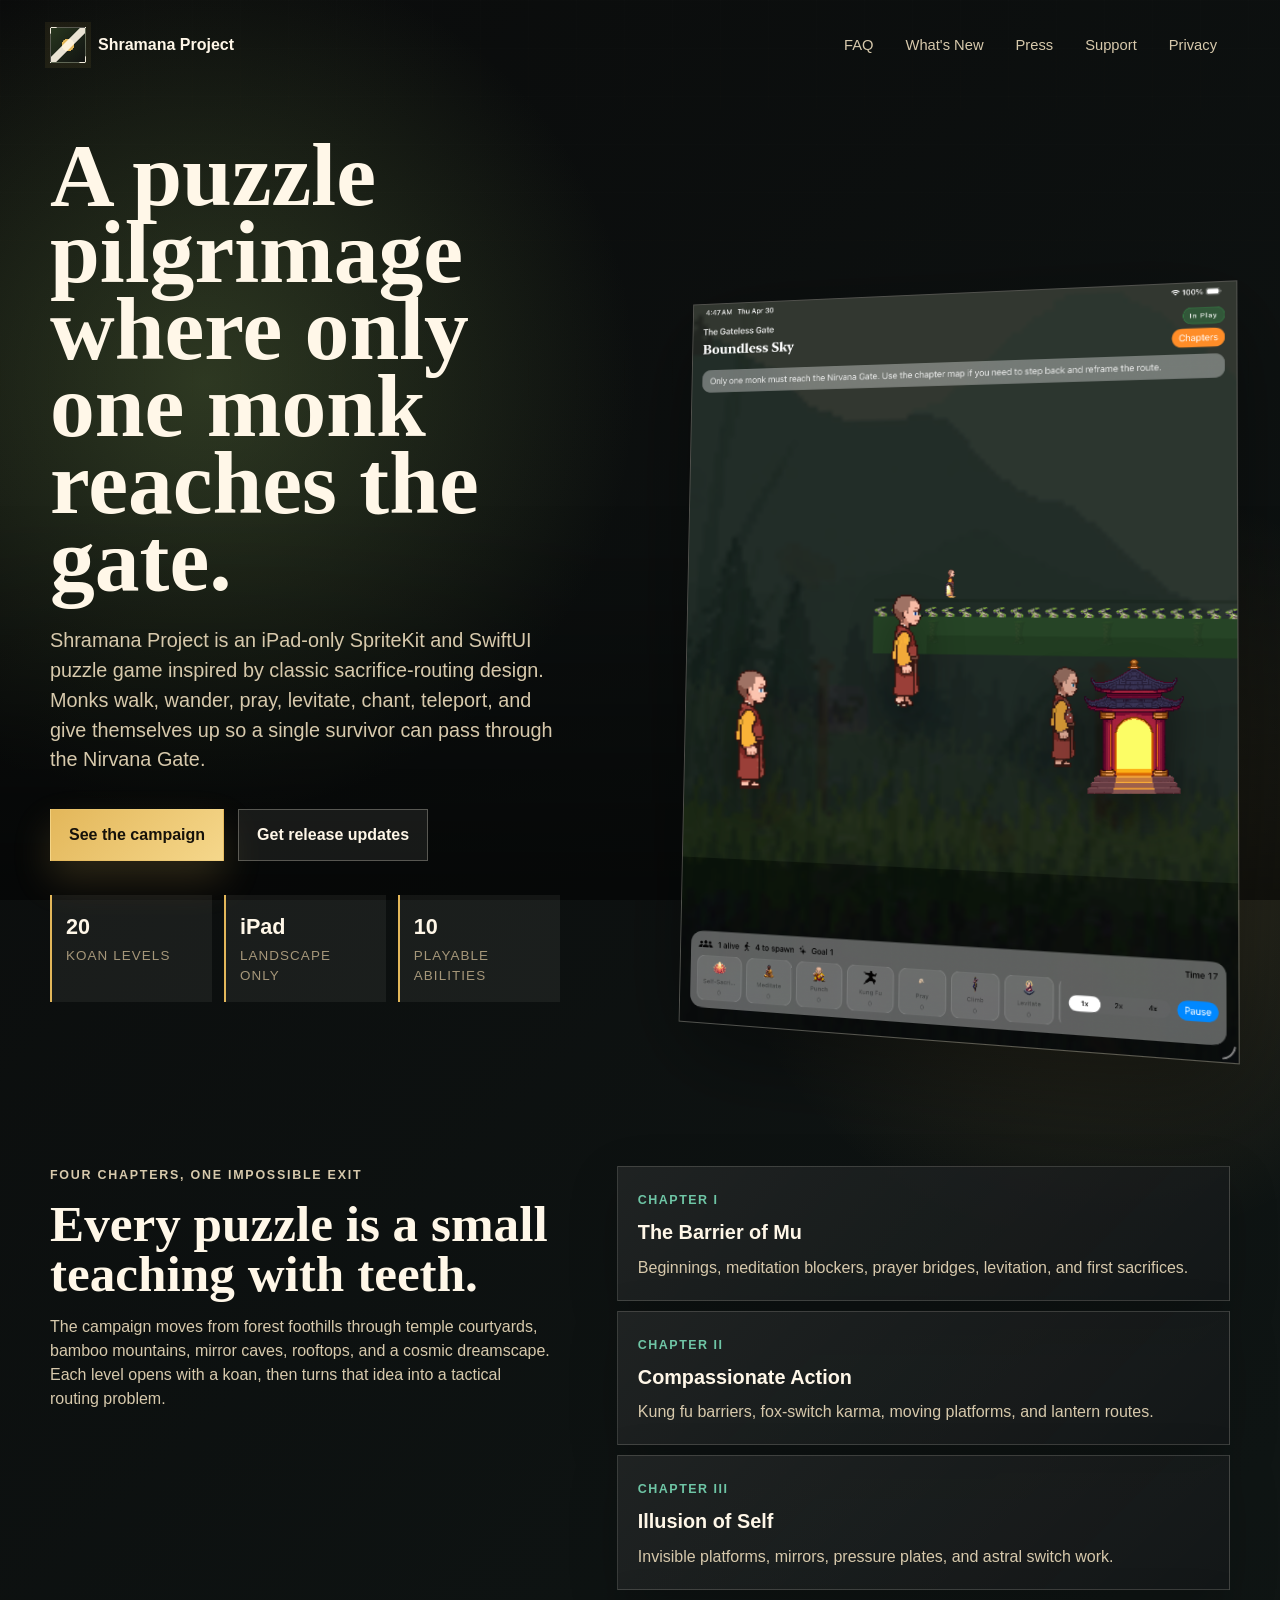
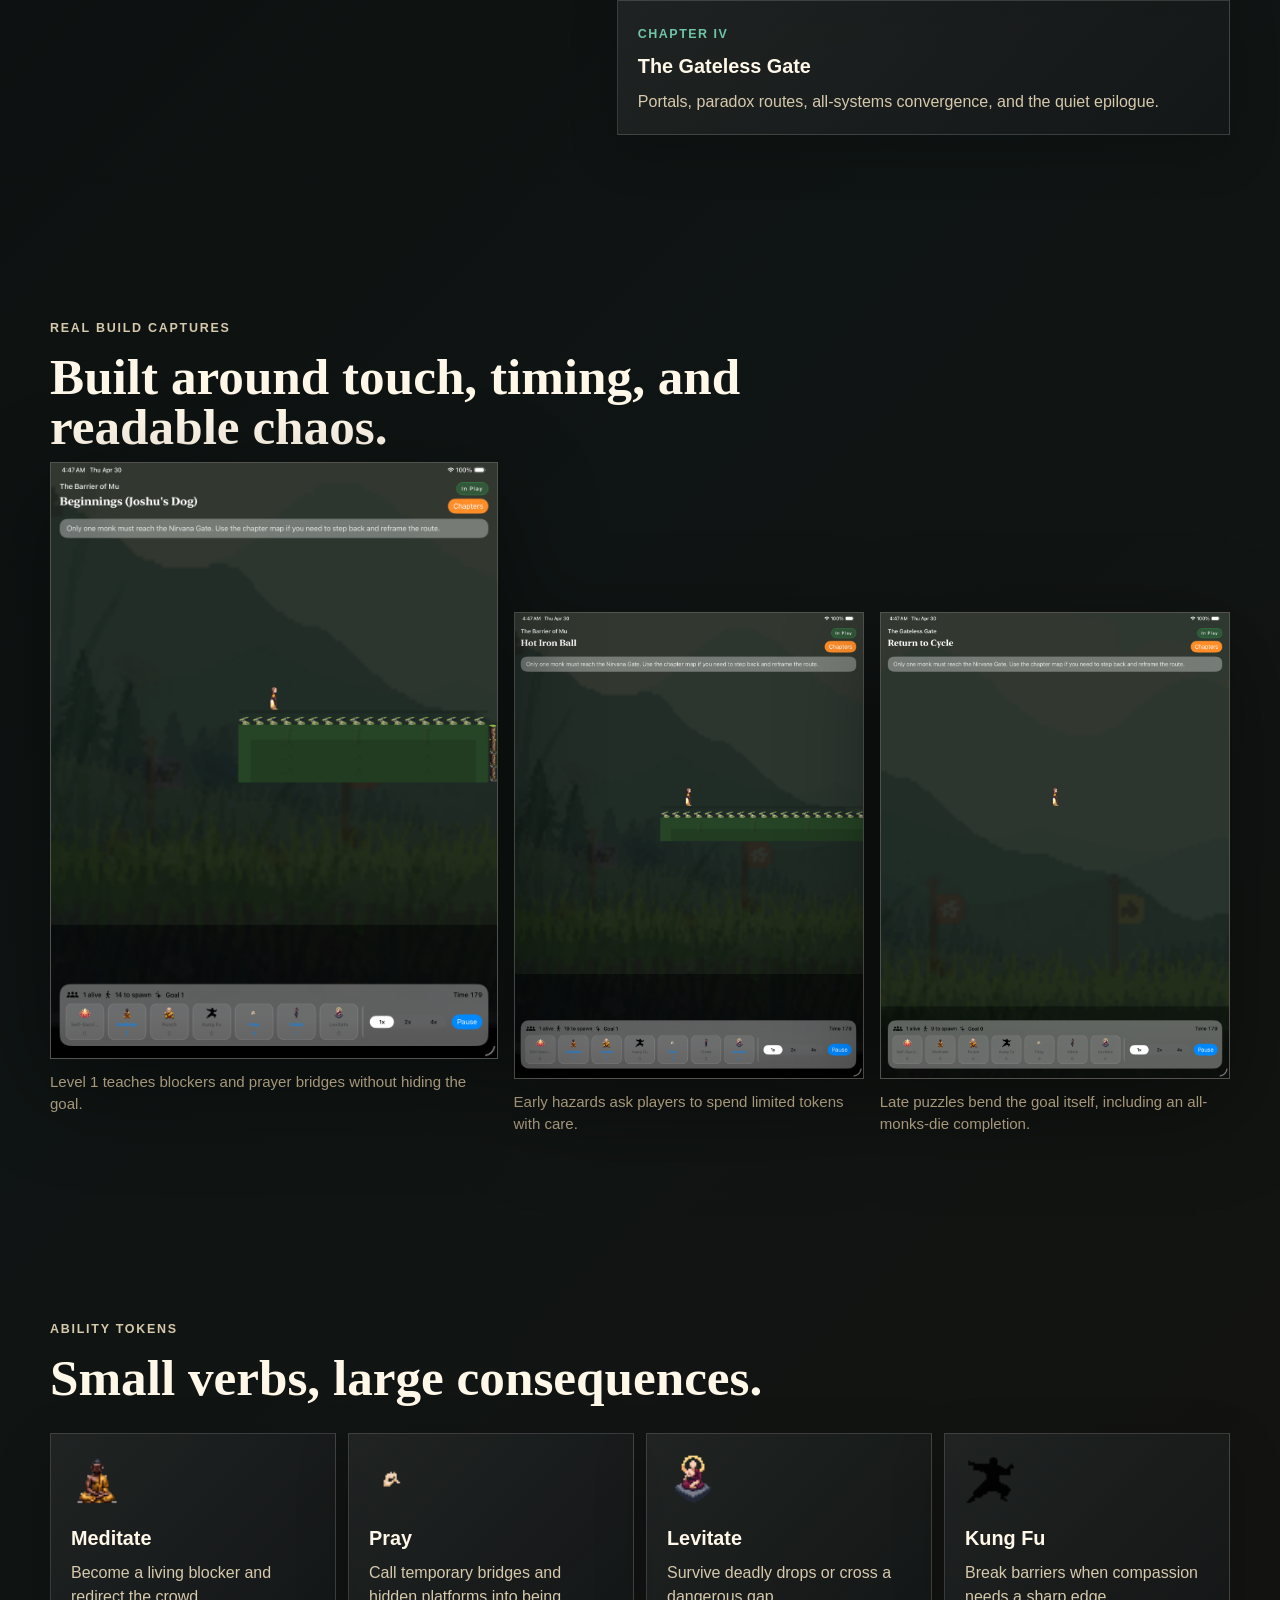
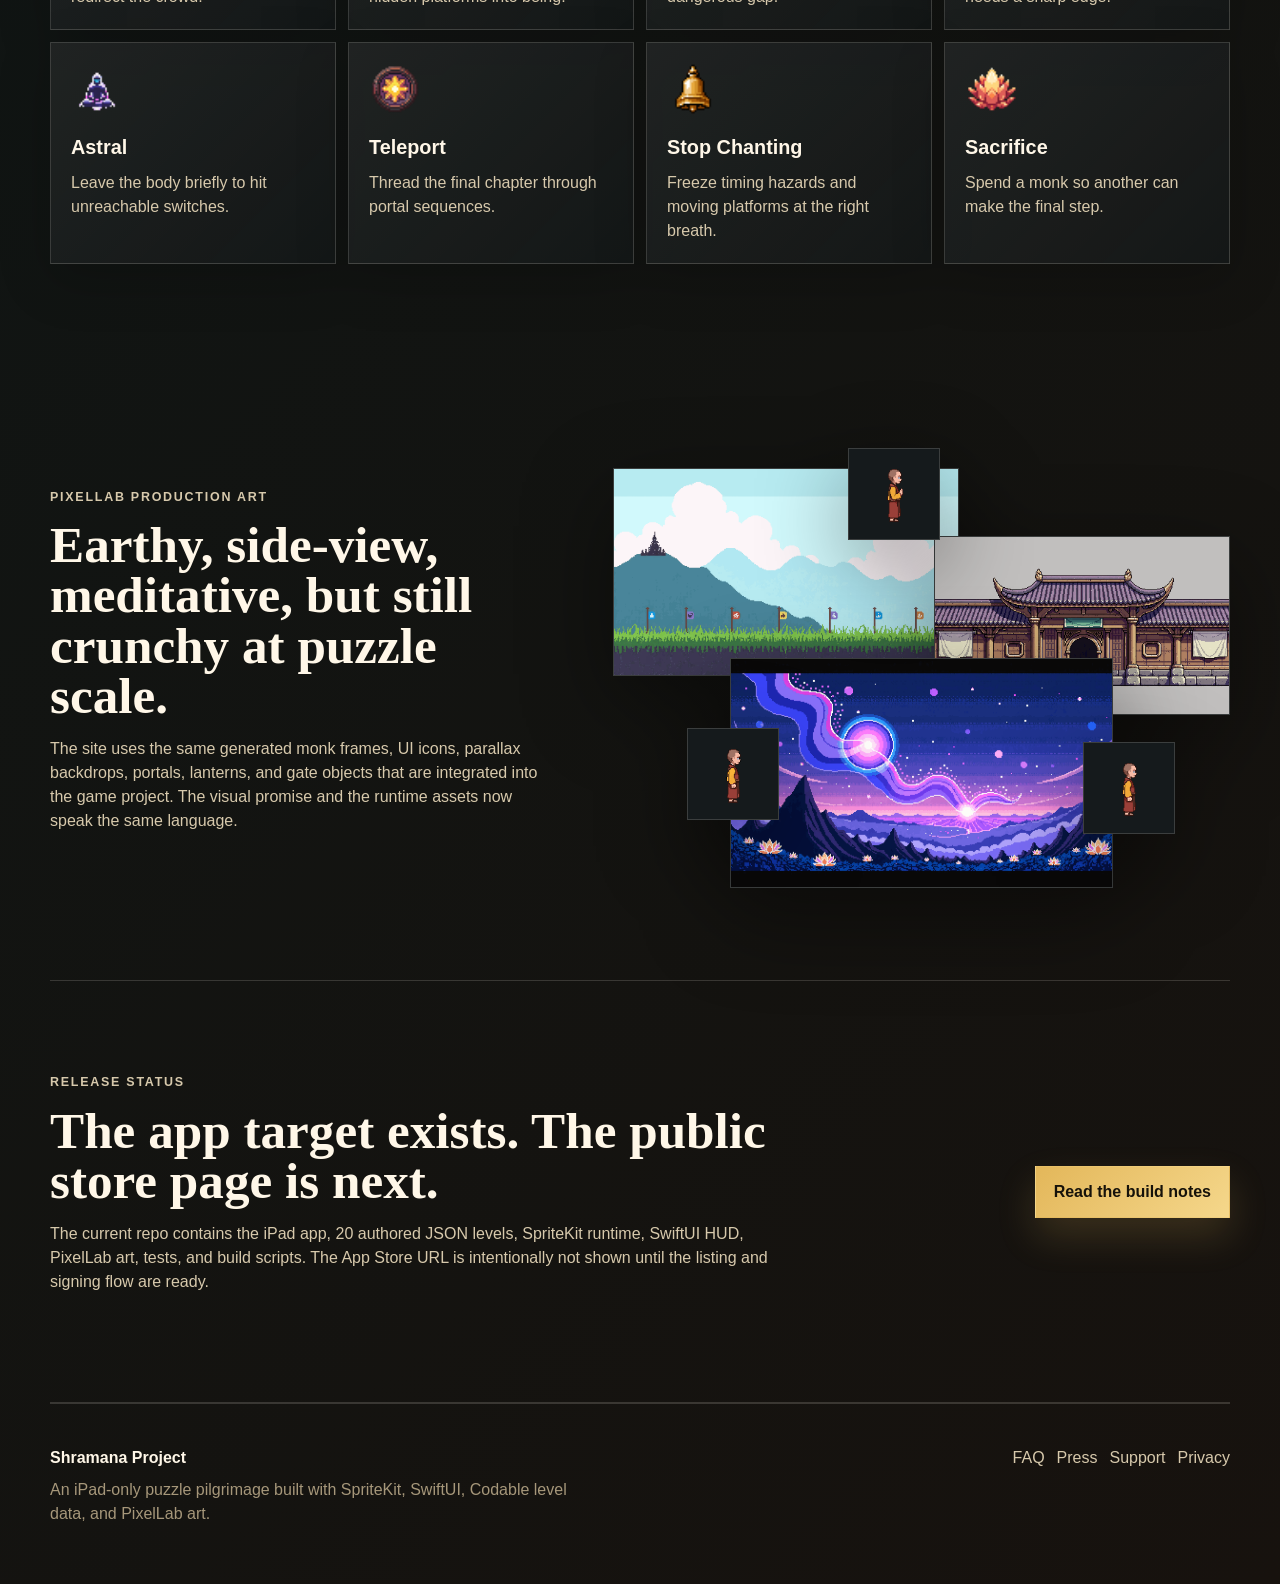
==== index.html @ 5b4ed31a "Publish Shramana Project site" ====
<!doctype html>
<html lang="en">
  <head>
    <meta charset="utf-8">
    <meta name="viewport" content="width=device-width, initial-scale=1">
    <title>Shramana Project | iPad Puzzle Pilgrimage</title>
    <meta name="description" content="Shramana Project is an iPad-only SpriteKit puzzle game where you guide monks through koan-inspired levels and sacrifice almost everyone so one monk reaches the Nirvana Gate.">
    <link rel="canonical" href="https://ninjatomonline.github.io/shramana-site/">
    <meta property="og:title" content="Shramana Project">
    <meta property="og:description" content="A koan-driven iPad puzzle pilgrimage where only one monk reaches the gate.">
    <meta property="og:type" content="website">
    <meta property="og:url" content="https://ninjatomonline.github.io/shramana-site/">
    <meta property="og:image" content="https://ninjatomonline.github.io/shramana-site/assets/screenshots/level-20.png">
    <link rel="icon" href="assets/icons/shr_icon_meditate.png">
    <link rel="manifest" href="site.webmanifest">
    <link rel="stylesheet" href="site.css">
  </head>
  <body>
    <header class="site-header">
      <a class="brand" href="index.html" aria-label="Shramana Project home">
        <span class="brand-mark" aria-hidden="true"></span>
        <span>Shramana Project</span>
      </a>
      <nav class="site-nav" aria-label="Primary navigation">
        <a href="faq.html">FAQ</a>
        <a href="whats-new.html">What's New</a>
        <a href="press.html">Press</a>
        <a href="support.html">Support</a>
        <a href="privacy.html">Privacy</a>
      </nav>
    </header>

    <main>
      <section class="hero" aria-labelledby="hero-title">
        <div class="hero-copy">
          <h1 id="hero-title">A puzzle pilgrimage where only one monk reaches the gate.</h1>
          <p>
            Shramana Project is an iPad-only SpriteKit and SwiftUI puzzle game inspired by classic
            sacrifice-routing design. Monks walk, wander, pray, levitate, chant, teleport, and give
            themselves up so a single survivor can pass through the Nirvana Gate.
          </p>
          <div class="hero-actions" aria-label="Primary actions">
            <a class="button primary" href="#campaign">See the campaign</a>
            <a class="button secondary" href="support.html">Get release updates</a>
          </div>
          <dl class="proof-strip" aria-label="Game facts">
            <div><dt>20</dt><dd>koan levels</dd></div>
            <div><dt>iPad</dt><dd>landscape only</dd></div>
            <div><dt>10</dt><dd>playable abilities</dd></div>
          </dl>
        </div>
        <div class="hero-stage" aria-label="Shramana Project gameplay art">
          <img class="hero-screen" src="assets/screenshots/level-20.png" alt="Cosmic endgame level screenshot from Shramana Project">
          <img class="hero-monk monk-one" src="assets/monks/monk_static_east.png" alt="">
          <img class="hero-monk monk-two" src="assets/monks/levitate_0.png" alt="">
          <img class="hero-monk monk-three" src="assets/monks/astralMove_0.png" alt="">
          <img class="hero-object gate" src="assets/art/obj_exitGate_active.png" alt="">
        </div>
      </section>

      <section class="section split" id="campaign" aria-labelledby="campaign-title">
        <div>
          <p class="section-kicker">Four chapters, one impossible exit</p>
          <h2 id="campaign-title">Every puzzle is a small teaching with teeth.</h2>
          <p>
            The campaign moves from forest foothills through temple courtyards, bamboo mountains,
            mirror caves, rooftops, and a cosmic dreamscape. Each level opens with a koan, then turns
            that idea into a tactical routing problem.
          </p>
        </div>
        <div class="chapter-stack" aria-label="Campaign chapters">
          <article>
            <span>Chapter I</span>
            <h3>The Barrier of Mu</h3>
            <p>Beginnings, meditation blockers, prayer bridges, levitation, and first sacrifices.</p>
          </article>
          <article>
            <span>Chapter II</span>
            <h3>Compassionate Action</h3>
            <p>Kung fu barriers, fox-switch karma, moving platforms, and lantern routes.</p>
          </article>
          <article>
            <span>Chapter III</span>
            <h3>Illusion of Self</h3>
            <p>Invisible platforms, mirrors, pressure plates, and astral switch work.</p>
          </article>
          <article>
            <span>Chapter IV</span>
            <h3>The Gateless Gate</h3>
            <p>Portals, paradox routes, all-systems convergence, and the quiet epilogue.</p>
          </article>
        </div>
      </section>

      <section class="section showcase" aria-labelledby="showcase-title">
        <div class="section-heading">
          <p class="section-kicker">Real build captures</p>
          <h2 id="showcase-title">Built around touch, timing, and readable chaos.</h2>
        </div>
        <div class="screenshot-wall">
          <figure>
            <img src="assets/screenshots/level-1.png" alt="Tutorial level screenshot showing the early forest route">
            <figcaption>Level 1 teaches blockers and prayer bridges without hiding the goal.</figcaption>
          </figure>
          <figure>
            <img src="assets/screenshots/level-2.png" alt="Second level screenshot with hazards and early ability timing">
            <figcaption>Early hazards ask players to spend limited tokens with care.</figcaption>
          </figure>
          <figure>
            <img src="assets/screenshots/level-19.png" alt="Late game screenshot from the all-monks-dead level">
            <figcaption>Late puzzles bend the goal itself, including an all-monks-die completion.</figcaption>
          </figure>
        </div>
      </section>

      <section class="section abilities" aria-labelledby="abilities-title">
        <div class="section-heading">
          <p class="section-kicker">Ability tokens</p>
          <h2 id="abilities-title">Small verbs, large consequences.</h2>
        </div>
        <div class="ability-grid">
          <article><img src="assets/icons/shr_icon_meditate.png" alt=""><h3>Meditate</h3><p>Become a living blocker and redirect the crowd.</p></article>
          <article><img src="assets/icons/shr_icon_pray.png" alt=""><h3>Pray</h3><p>Call temporary bridges and hidden platforms into being.</p></article>
          <article><img src="assets/icons/shr_icon_levitate.png" alt=""><h3>Levitate</h3><p>Survive deadly drops or cross a dangerous gap.</p></article>
          <article><img src="assets/icons/shr_icon_kungFu.png" alt=""><h3>Kung Fu</h3><p>Break barriers when compassion needs a sharp edge.</p></article>
          <article><img src="assets/icons/shr_icon_astralProjection.png" alt=""><h3>Astral</h3><p>Leave the body briefly to hit unreachable switches.</p></article>
          <article><img src="assets/icons/shr_icon_teleport.png" alt=""><h3>Teleport</h3><p>Thread the final chapter through portal sequences.</p></article>
          <article><img src="assets/icons/shr_icon_stopChanting.png" alt=""><h3>Stop Chanting</h3><p>Freeze timing hazards and moving platforms at the right breath.</p></article>
          <article><img src="assets/icons/shr_icon_selfSacrifice.png" alt=""><h3>Sacrifice</h3><p>Spend a monk so another can make the final step.</p></article>
        </div>
      </section>

      <section class="section art-band" aria-labelledby="art-title">
        <div class="art-copy">
          <p class="section-kicker">PixelLab production art</p>
          <h2 id="art-title">Earthy, side-view, meditative, but still crunchy at puzzle scale.</h2>
          <p>
            The site uses the same generated monk frames, UI icons, parallax backdrops, portals,
            lanterns, and gate objects that are integrated into the game project. The visual promise
            and the runtime assets now speak the same language.
          </p>
        </div>
        <div class="art-collage" aria-hidden="true">
          <img src="assets/art/bg_grassland_layer0.png" alt="">
          <img src="assets/art/bg_temple_layer0.png" alt="">
          <img src="assets/art/bg_cosmic_layer0.png" alt="">
          <img src="assets/monks/meditateHold_0.png" alt="">
          <img src="assets/monks/prayLoop_0.png" alt="">
          <img src="assets/monks/teleportIn_0.png" alt="">
        </div>
      </section>

      <section class="section release-note" aria-labelledby="release-title">
        <div>
          <p class="section-kicker">Release status</p>
          <h2 id="release-title">The app target exists. The public store page is next.</h2>
          <p>
            The current repo contains the iPad app, 20 authored JSON levels, SpriteKit runtime,
            SwiftUI HUD, PixelLab art, tests, and build scripts. The App Store URL is intentionally
            not shown until the listing and signing flow are ready.
          </p>
        </div>
        <a class="button primary" href="whats-new.html">Read the build notes</a>
      </section>
    </main>

    <footer class="site-footer">
      <div>
        <strong>Shramana Project</strong>
        <p>An iPad-only puzzle pilgrimage built with SpriteKit, SwiftUI, Codable level data, and PixelLab art.</p>
      </div>
      <nav aria-label="Footer navigation">
        <a href="faq.html">FAQ</a>
        <a href="press.html">Press</a>
        <a href="support.html">Support</a>
        <a href="privacy.html">Privacy</a>
      </nav>
    </footer>
    <script src="site.js"></script>
  </body>
</html>
---- site.css ----
:root {
  color-scheme: dark;
  --ink: #fff7e8;
  --ink-soft: #d7c9ac;
  --ink-muted: #a6977a;
  --night: #090a0d;
  --night-2: #10141a;
  --moss: #718c4a;
  --moss-dark: #27361e;
  --gold: #e3b75a;
  --ember: #d15f3f;
  --jade: #6fc6a6;
  --violet: #8c7cc8;
  --line: rgba(255, 247, 232, 0.16);
  --line-strong: rgba(255, 247, 232, 0.28);
  --panel: rgba(14, 17, 19, 0.78);
  --panel-solid: #151a1c;
  --shadow: 0 28px 90px rgba(0, 0, 0, 0.42);
  --max: 1180px;
}

* {
  box-sizing: border-box;
}

html {
  scroll-behavior: smooth;
}

body {
  margin: 0;
  min-width: 320px;
  background:
    radial-gradient(circle at 16% 8%, rgba(113, 140, 74, 0.34), transparent 27rem),
    radial-gradient(circle at 86% 18%, rgba(227, 183, 90, 0.18), transparent 24rem),
    linear-gradient(135deg, #0a0b0b 0%, #0f1514 45%, #17120e 100%);
  color: var(--ink);
  font-family: "Avenir Next", "Gill Sans", "Trebuchet MS", sans-serif;
  line-height: 1.5;
}

body::before {
  position: fixed;
  inset: 0;
  z-index: -2;
  content: "";
  opacity: 0.22;
  background-image:
    linear-gradient(rgba(255, 247, 232, 0.05) 1px, transparent 1px),
    linear-gradient(90deg, rgba(255, 247, 232, 0.04) 1px, transparent 1px);
  background-size: 48px 48px;
  mask-image: linear-gradient(to bottom, #000, transparent 80%);
}

body::after {
  position: fixed;
  inset: auto 0 0;
  height: 44vh;
  z-index: -1;
  content: "";
  background: linear-gradient(to top, rgba(0, 0, 0, 0.5), transparent);
  pointer-events: none;
}

img {
  display: block;
  max-width: 100%;
}

a {
  color: inherit;
}

.site-header {
  width: min(var(--max), calc(100% - 40px));
  margin: 0 auto;
  padding: 24px 0 12px;
  display: flex;
  align-items: center;
  justify-content: space-between;
  gap: 22px;
}

.brand {
  display: inline-flex;
  align-items: center;
  gap: 12px;
  text-decoration: none;
  font-weight: 800;
  letter-spacing: 0;
}

.brand-mark {
  width: 36px;
  height: 36px;
  border: 1px solid var(--line-strong);
  background:
    linear-gradient(135deg, transparent 42%, rgba(255, 247, 232, 0.9) 43% 57%, transparent 58%),
    radial-gradient(circle at center, var(--gold) 0 26%, transparent 27%),
    linear-gradient(135deg, var(--moss-dark), #121412);
  box-shadow: 0 0 0 5px rgba(227, 183, 90, 0.08);
}

.site-nav {
  display: flex;
  align-items: center;
  justify-content: flex-end;
  gap: 6px;
  flex-wrap: wrap;
}

.site-nav a {
  padding: 9px 12px;
  border: 1px solid transparent;
  color: var(--ink-soft);
  text-decoration: none;
  font-size: 0.92rem;
}

.site-nav a:hover,
.site-nav a[aria-current="page"] {
  color: var(--ink);
  border-color: var(--line);
  background: rgba(255, 247, 232, 0.06);
}

.hero,
.section,
.subpage,
.site-footer {
  width: min(var(--max), calc(100% - 40px));
  margin: 0 auto;
}

.hero {
  min-height: calc(100vh - 78px);
  display: grid;
  grid-template-columns: minmax(0, 0.92fr) minmax(420px, 1.08fr);
  gap: clamp(28px, 6vw, 72px);
  align-items: center;
  padding: 58px 0 72px;
}

.hero-copy h1,
.section h2,
.page-hero h1 {
  margin: 0;
  font-family: Georgia, "Times New Roman", serif;
  font-weight: 700;
  letter-spacing: 0;
}

.hero-copy h1 {
  max-width: 720px;
  font-size: clamp(3.4rem, 7vw, 7.6rem);
  line-height: 0.86;
  overflow-wrap: normal;
}

.hero-copy p {
  max-width: 650px;
  margin: 28px 0 0;
  color: var(--ink-soft);
  font-size: clamp(1rem, 1.7vw, 1.24rem);
}

.hero-actions,
.release-note {
  display: flex;
  align-items: center;
  gap: 14px;
  flex-wrap: wrap;
}

.hero-actions {
  margin-top: 34px;
}

.button {
  display: inline-flex;
  min-height: 48px;
  align-items: center;
  justify-content: center;
  padding: 13px 18px;
  border: 1px solid var(--line-strong);
  text-decoration: none;
  font-weight: 800;
  letter-spacing: 0;
  transition: transform 180ms ease, border-color 180ms ease, background 180ms ease;
}

.button:hover {
  transform: translateY(-2px);
}

.button.primary {
  color: #16120a;
  background: linear-gradient(135deg, var(--gold), #f5d78b);
  border-color: transparent;
  box-shadow: 0 18px 38px rgba(227, 183, 90, 0.18);
}

.button.secondary {
  background: rgba(255, 247, 232, 0.07);
  color: var(--ink);
}

.proof-strip {
  margin: 34px 0 0;
  display: grid;
  grid-template-columns: repeat(3, minmax(0, 1fr));
  gap: 12px;
}

.proof-strip div {
  padding: 16px 14px;
  border-left: 2px solid var(--gold);
  background: rgba(255, 247, 232, 0.06);
}

.proof-strip dt {
  font-size: 1.35rem;
  font-weight: 900;
}

.proof-strip dd {
  margin: 2px 0 0;
  color: var(--ink-muted);
  font-size: 0.84rem;
  text-transform: uppercase;
  letter-spacing: 0.08em;
}

.hero-stage {
  position: relative;
  min-height: 610px;
  perspective: 1200px;
}

.hero-screen {
  position: absolute;
  inset: 24px 0 auto auto;
  width: min(100%, 560px);
  aspect-ratio: 3 / 4;
  object-fit: cover;
  object-position: center top;
  border: 1px solid var(--line-strong);
  box-shadow: var(--shadow);
  transform: rotateY(-11deg) rotateX(3deg);
}

.hero-stage::before {
  position: absolute;
  right: 20px;
  bottom: 8px;
  width: min(78%, 470px);
  height: 120px;
  content: "";
  background: radial-gradient(ellipse, rgba(227, 183, 90, 0.24), transparent 70%);
  filter: blur(6px);
}

.hero-monk,
.hero-object {
  position: absolute;
  image-rendering: auto;
  filter: drop-shadow(0 20px 22px rgba(0, 0, 0, 0.45));
}

.monk-one {
  width: 156px;
  right: 402px;
  bottom: 70px;
}

.monk-two {
  width: 144px;
  right: 248px;
  bottom: 154px;
  animation: float 4.6s ease-in-out infinite;
}

.monk-three {
  width: 132px;
  right: 100px;
  bottom: 94px;
  opacity: 0.86;
}

.gate {
  width: 104px;
  right: 44px;
  bottom: 78px;
}

@keyframes float {
  50% {
    transform: translateY(-16px);
  }
}

.section {
  padding: 92px 0;
}

.split {
  display: grid;
  grid-template-columns: minmax(0, 0.82fr) minmax(360px, 1fr);
  gap: clamp(28px, 5vw, 64px);
  align-items: start;
}

.section-kicker {
  margin: 0 0 14px;
  color: var(--gold);
  font-size: 0.78rem;
  font-weight: 900;
  letter-spacing: 0.14em;
  text-transform: uppercase;
}

.section h2,
.page-hero h1 {
  font-size: clamp(2.2rem, 4vw, 4.7rem);
  line-height: 0.98;
}

.section p,
.subpage p,
.subpage li {
  color: var(--ink-soft);
}

.chapter-stack {
  display: grid;
  gap: 10px;
}

.chapter-stack article,
.ability-grid article,
.press-grid article,
.support-panel,
.release-timeline article,
.faq-list article {
  border: 1px solid var(--line);
  background:
    linear-gradient(135deg, rgba(255, 247, 232, 0.08), rgba(255, 247, 232, 0.025)),
    var(--panel);
  box-shadow: 0 16px 50px rgba(0, 0, 0, 0.2);
}

.chapter-stack article {
  padding: 20px;
}

.chapter-stack span {
  color: var(--jade);
  font-size: 0.78rem;
  font-weight: 900;
  letter-spacing: 0.12em;
  text-transform: uppercase;
}

.chapter-stack h3,
.ability-grid h3,
.press-grid h2,
.support-panel h2,
.release-timeline h2,
.faq-list h2,
.legal h2 {
  margin: 7px 0 8px;
  font-size: 1.24rem;
}

.chapter-stack p,
.ability-grid p,
.press-grid p,
.support-panel p,
.release-timeline p,
.faq-list p {
  margin: 0;
}

.section-heading {
  max-width: 760px;
  margin-bottom: 30px;
}

.screenshot-wall {
  display: grid;
  grid-template-columns: 1.15fr 0.9fr 0.9fr;
  gap: 16px;
  align-items: end;
}

.screenshot-wall.compact {
  grid-template-columns: repeat(3, minmax(0, 1fr));
}

.screenshot-wall figure {
  margin: 0;
}

.screenshot-wall figure:first-child {
  transform: translateY(-20px);
}

.screenshot-wall img {
  width: 100%;
  aspect-ratio: 3 / 4;
  object-fit: cover;
  object-position: center top;
  border: 1px solid var(--line-strong);
  box-shadow: var(--shadow);
}

.screenshot-wall figcaption {
  margin-top: 12px;
  color: var(--ink-muted);
  font-size: 0.94rem;
}

.ability-grid {
  display: grid;
  grid-template-columns: repeat(4, minmax(0, 1fr));
  gap: 12px;
}

.ability-grid article {
  min-height: 196px;
  padding: 20px;
}

.ability-grid img {
  width: 52px;
  height: 52px;
  margin-bottom: 18px;
  image-rendering: auto;
}

.art-band {
  display: grid;
  grid-template-columns: minmax(0, 0.8fr) minmax(420px, 1fr);
  gap: clamp(28px, 6vw, 70px);
  align-items: center;
}

.art-collage {
  position: relative;
  min-height: 440px;
}

.art-collage img {
  position: absolute;
  border: 1px solid var(--line);
  background: var(--panel-solid);
  box-shadow: var(--shadow);
}

.art-collage img:nth-child(1) {
  width: 56%;
  left: 0;
  top: 20px;
}

.art-collage img:nth-child(2) {
  width: 48%;
  right: 0;
  top: 88px;
}

.art-collage img:nth-child(3) {
  width: 62%;
  left: 19%;
  bottom: 0;
}

.art-collage img:nth-child(n + 4) {
  width: 92px;
  height: 92px;
  object-fit: contain;
  padding: 10px;
}

.art-collage img:nth-child(4) {
  left: 12%;
  bottom: 68px;
}

.art-collage img:nth-child(5) {
  left: 38%;
  top: 0;
}

.art-collage img:nth-child(6) {
  right: 9%;
  bottom: 54px;
}

.release-note {
  justify-content: space-between;
  border-top: 1px solid var(--line);
  border-bottom: 1px solid var(--line);
}

.release-note div {
  max-width: 720px;
}

.site-footer {
  padding: 42px 0 58px;
  display: flex;
  align-items: flex-start;
  justify-content: space-between;
  gap: 28px;
  border-top: 1px solid var(--line);
}

.site-footer p {
  max-width: 520px;
  margin: 8px 0 0;
  color: var(--ink-muted);
}

.site-footer nav {
  display: flex;
  flex-wrap: wrap;
  justify-content: flex-end;
  gap: 12px;
}

.site-footer a {
  color: var(--ink-soft);
  text-decoration: none;
}

.subpage {
  padding: 50px 0 92px;
}

.page-hero {
  max-width: 800px;
  padding: 62px 0 44px;
}

.page-hero p {
  max-width: 680px;
  margin: 20px 0 0;
  font-size: 1.18rem;
}

.faq-list,
.release-timeline {
  display: grid;
  gap: 12px;
}

.faq-list article,
.release-timeline article {
  padding: 24px;
}

.release-timeline time {
  color: var(--jade);
  font-size: 0.82rem;
  font-weight: 900;
  letter-spacing: 0.1em;
  text-transform: uppercase;
}

.press-grid,
.support-panel {
  display: grid;
  grid-template-columns: repeat(2, minmax(0, 1fr));
  gap: 16px;
}

.press-grid article,
.support-panel {
  padding: 24px;
}

.press-grid ul,
.support-panel ul {
  margin: 0;
  padding-left: 20px;
}

.press-assets {
  margin-top: 44px;
}

.support-panel {
  margin-bottom: 16px;
}

.support-panel.calm {
  display: block;
  background: rgba(39, 54, 30, 0.5);
}

.legal section {
  max-width: 800px;
}

.legal h2 {
  margin-top: 32px;
}

.not-found {
  display: grid;
  min-height: 100vh;
  place-items: center;
}

.not-found .page-hero {
  width: min(720px, calc(100% - 40px));
}

@media (prefers-reduced-motion: reduce) {
  *,
  *::before,
  *::after {
    scroll-behavior: auto !important;
    animation-duration: 0.001ms !important;
    animation-iteration-count: 1 !important;
    transition-duration: 0.001ms !important;
  }
}

@media (max-width: 980px) {
  .site-header,
  .site-footer,
  .hero,
  .section,
  .subpage {
    width: min(100% - 28px, var(--max));
  }

  .site-header,
  .site-footer {
    align-items: flex-start;
    flex-direction: column;
  }

  .site-nav {
    justify-content: flex-start;
  }

  .hero,
  .split,
  .art-band,
  .press-grid,
  .support-panel {
    grid-template-columns: 1fr;
  }

  .hero {
    padding-top: 34px;
  }

  .hero-stage {
    min-height: 520px;
  }

  .hero-screen {
    right: 0;
    left: 0;
    margin: 0 auto;
    transform: none;
  }

  .monk-one {
    left: 4%;
    right: auto;
  }

  .monk-two {
    right: 38%;
  }

  .monk-three {
    right: 12%;
  }

  .gate {
    right: 2%;
  }

  .screenshot-wall,
  .screenshot-wall.compact,
  .ability-grid {
    grid-template-columns: repeat(2, minmax(0, 1fr));
  }

  .screenshot-wall figure:first-child {
    transform: none;
  }
}

@media (max-width: 640px) {
  .site-nav a {
    padding: 8px 7px;
    font-size: 0.84rem;
  }

  .hero-copy {
    width: min(100%, 334px);
  }

  .hero-copy h1 {
    font-size: clamp(2.35rem, 10.8vw, 2.95rem);
    line-height: 0.96;
  }

  .hero-copy p {
    font-size: 1rem;
  }

  .hero-actions {
    align-items: stretch;
    flex-direction: column;
  }

  .hero-actions .button {
    width: 100%;
  }

  .button {
    padding-inline: 14px;
  }

  .proof-strip,
  .screenshot-wall,
  .screenshot-wall.compact,
  .ability-grid {
    grid-template-columns: 1fr;
  }

  .hero-stage {
    min-height: 430px;
  }

  .hero-screen {
    width: min(100%, 350px);
  }

  .hero-monk {
    width: 102px;
  }

  .monk-one {
    bottom: 44px;
  }

  .monk-two {
    right: 34%;
    bottom: 128px;
  }

  .monk-three {
    right: 5%;
    bottom: 58px;
  }

  .gate {
    width: 78px;
    right: 1%;
    bottom: 46px;
  }

  .section {
    padding: 62px 0;
  }

  .art-collage {
    min-height: 340px;
  }

  .art-collage img:nth-child(n + 4) {
    width: 72px;
    height: 72px;
  }
}
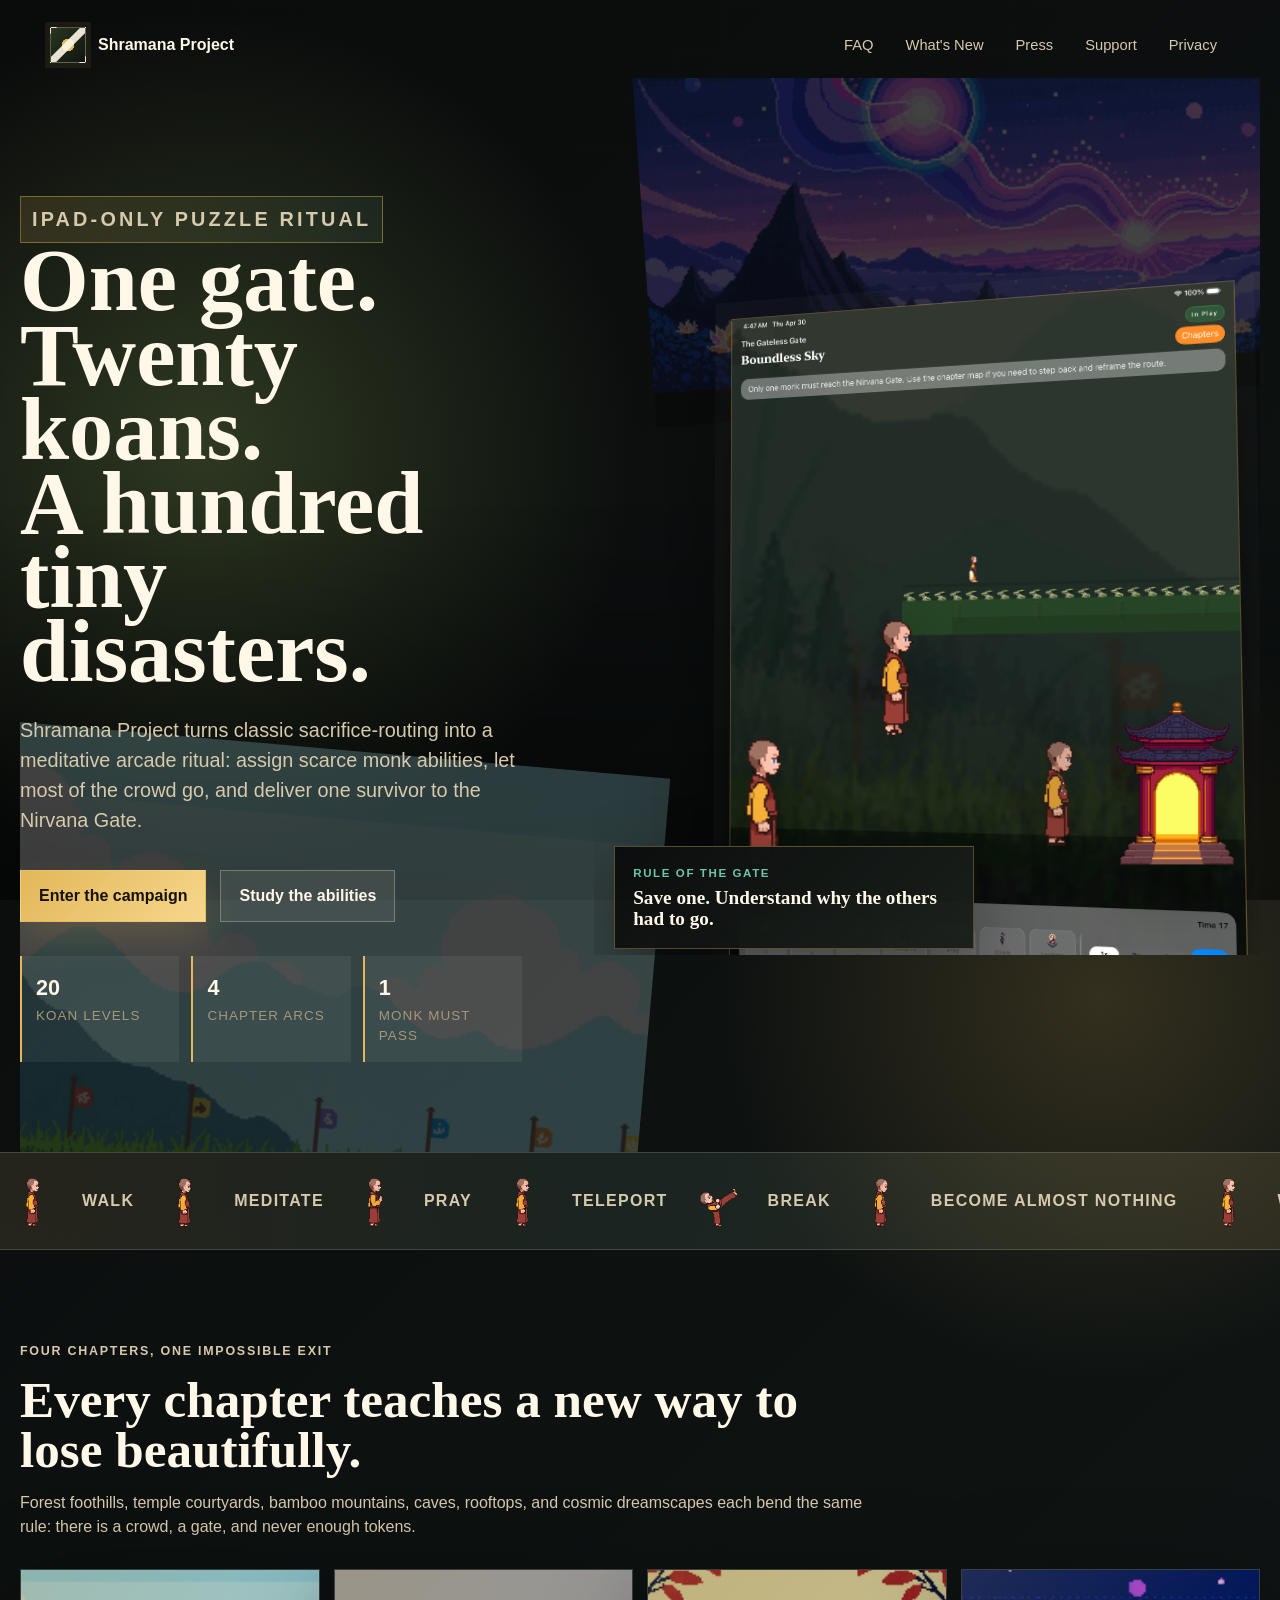
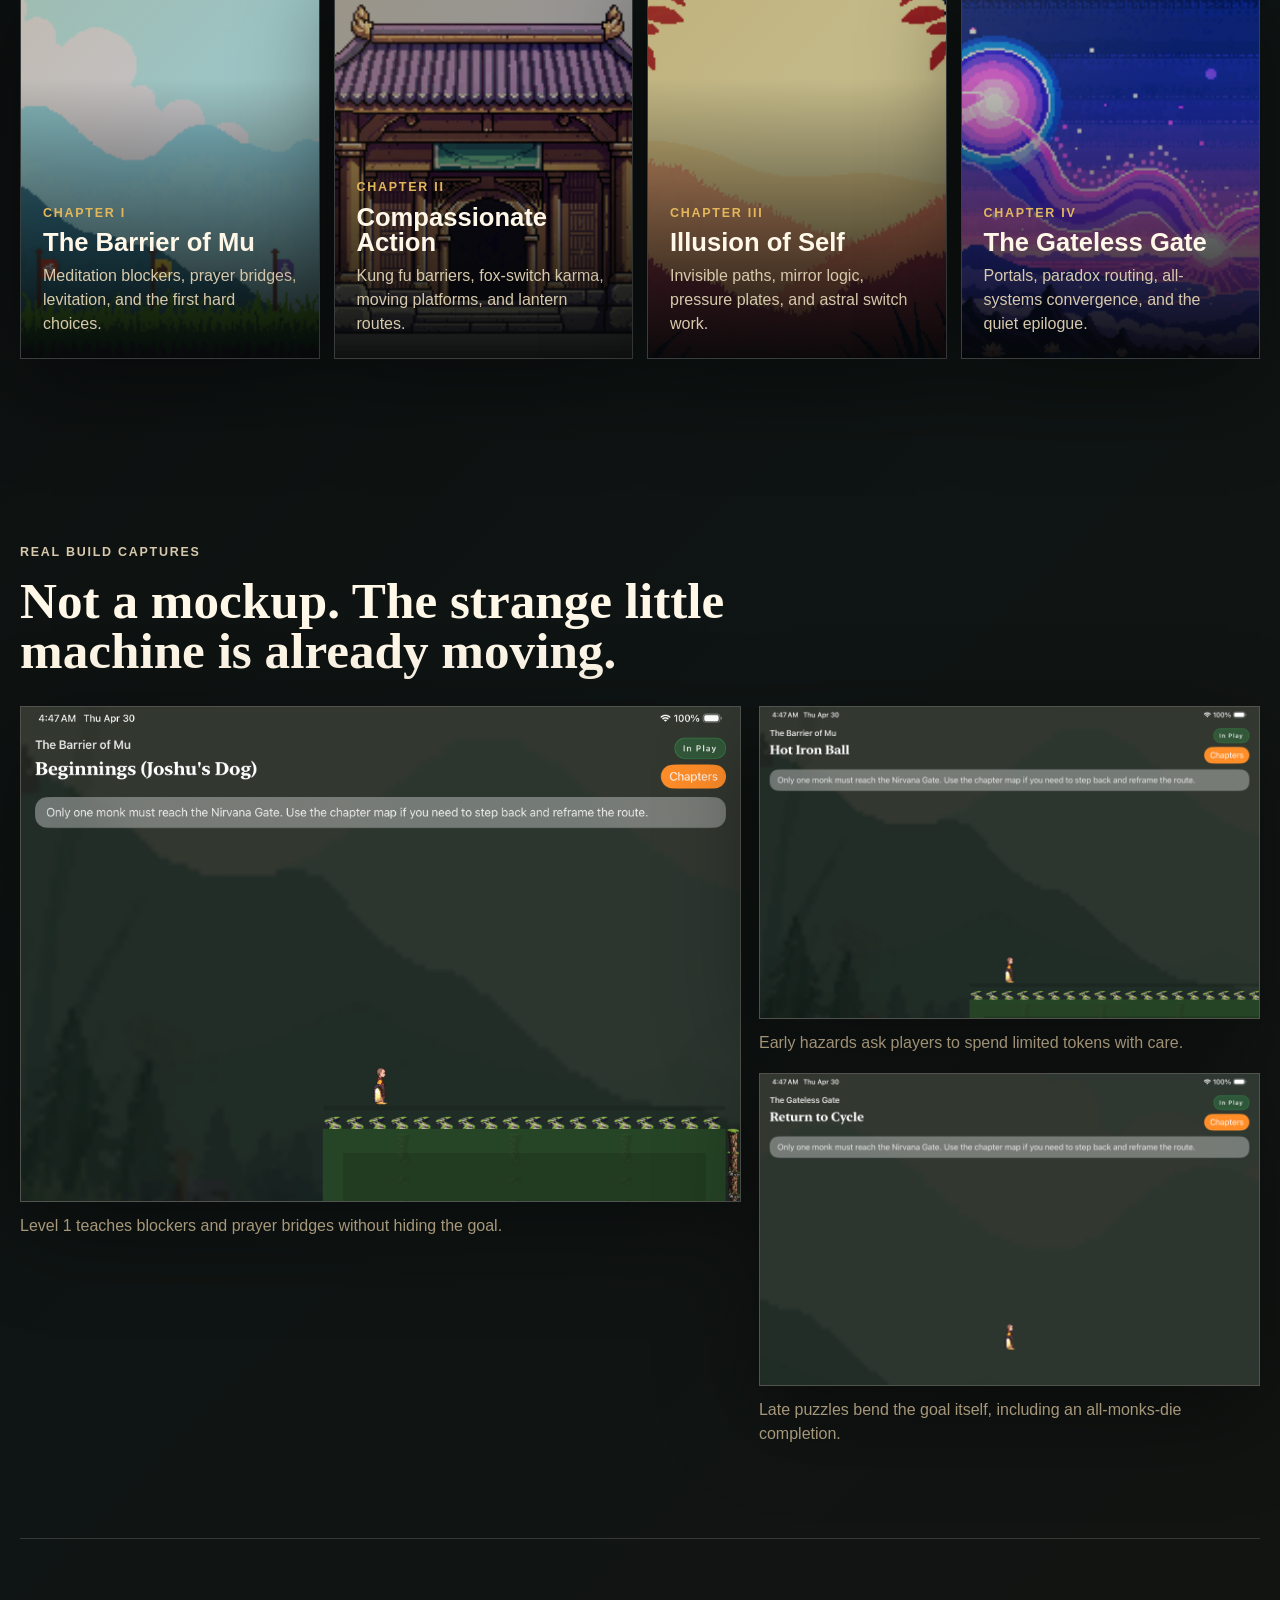
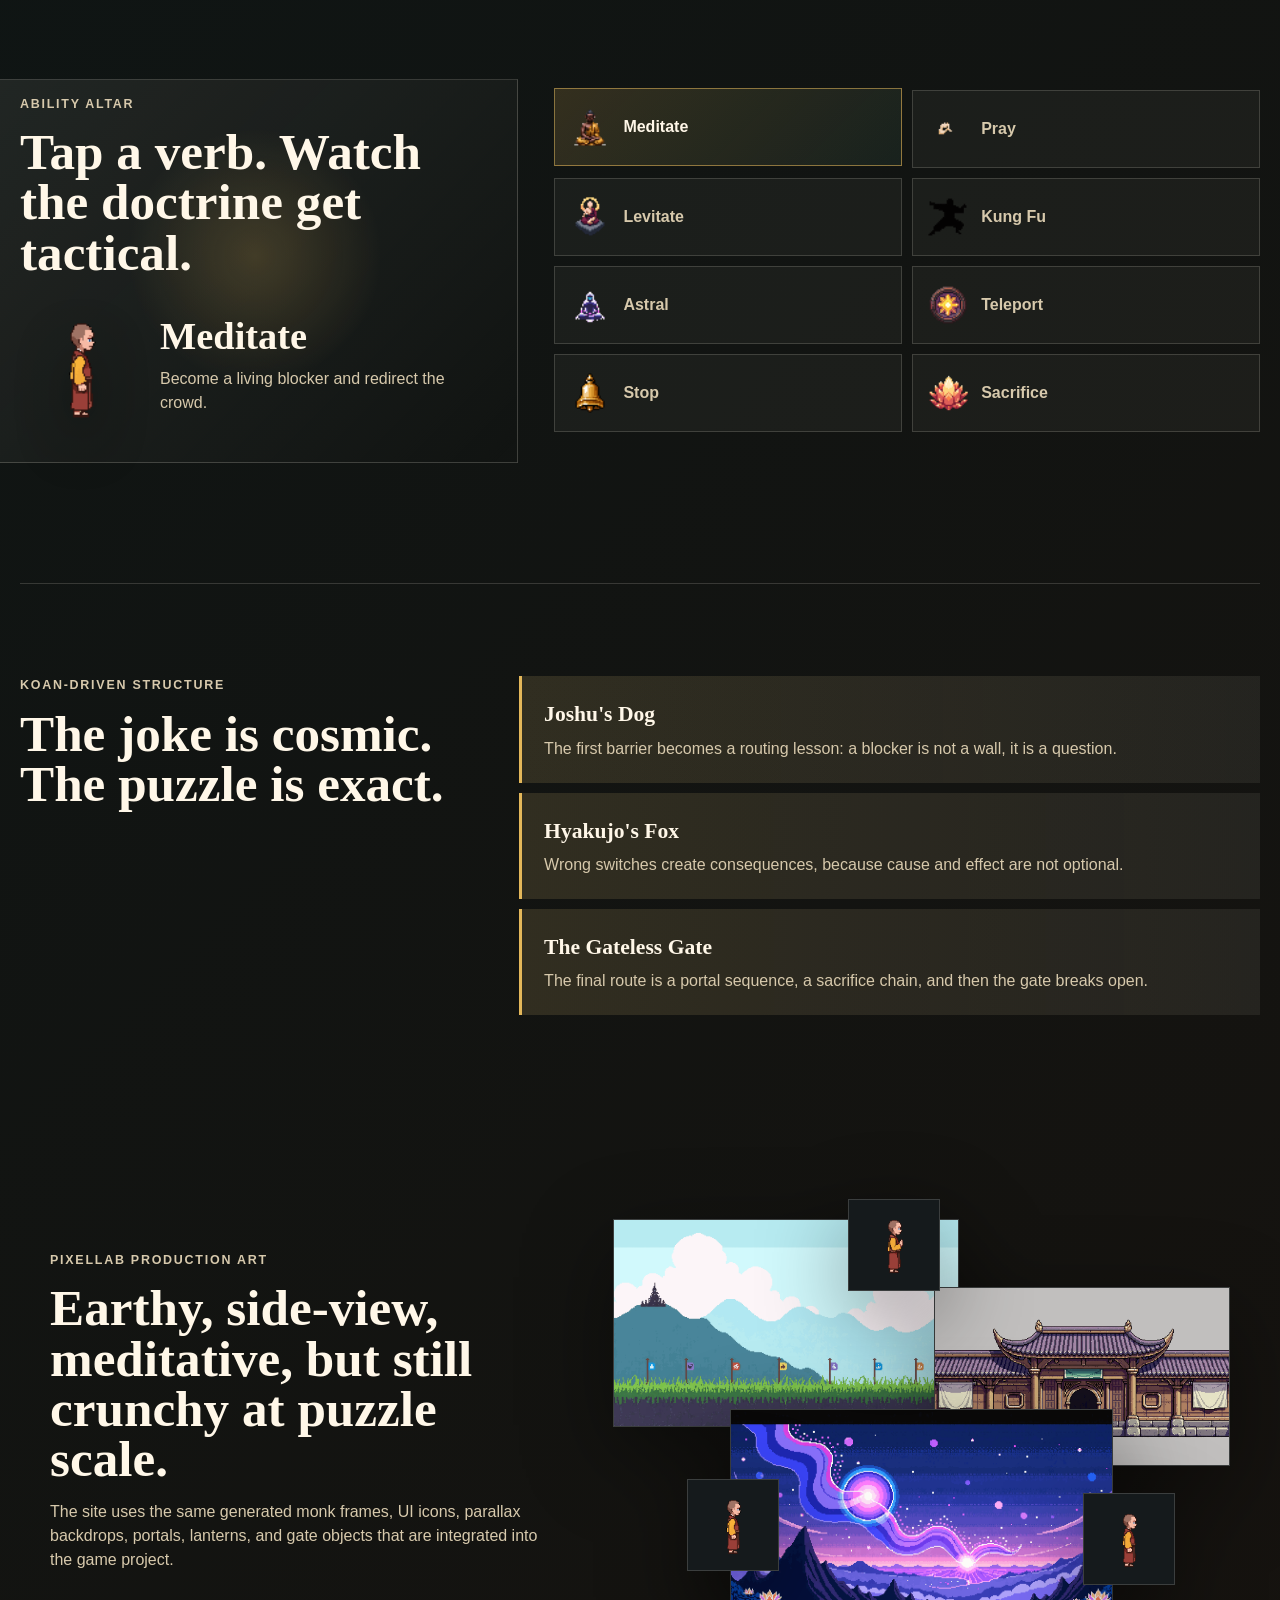
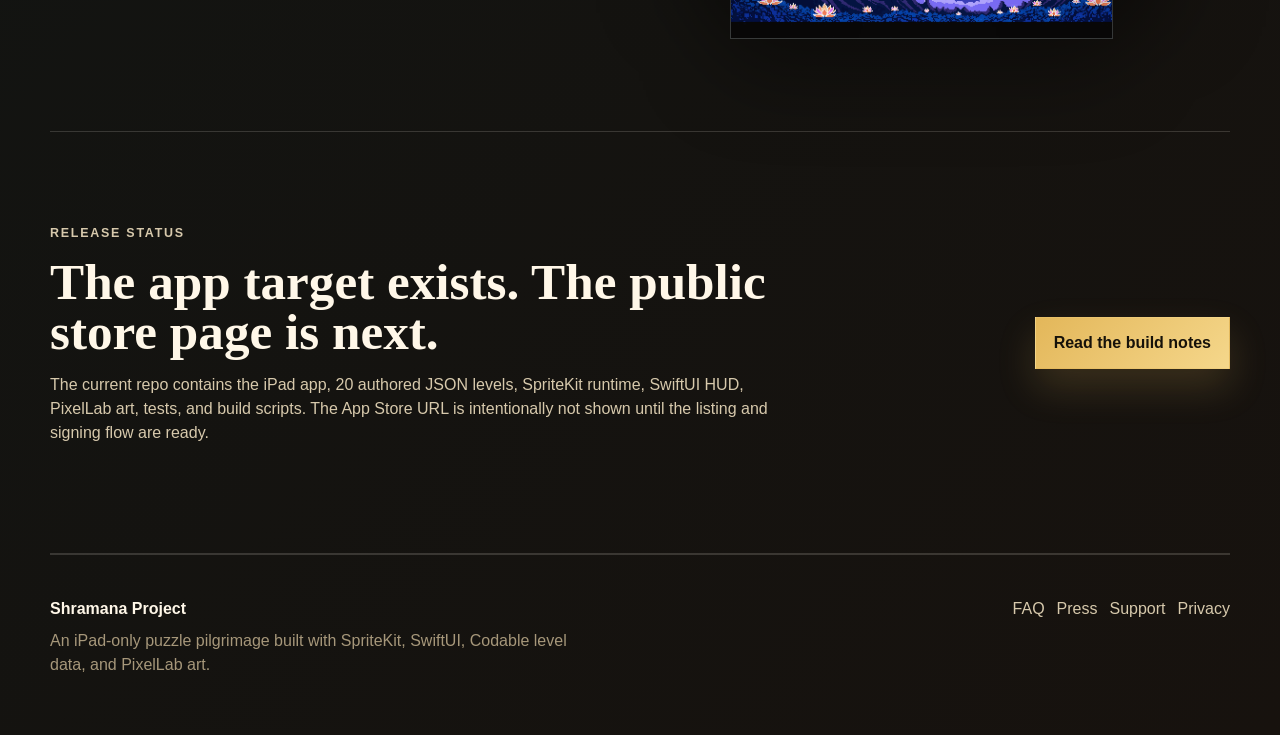
==== commit 233803b2: "Add cinematic Shramana landing page pass" ====
--- a/index.html
+++ b/index.html
@@ -31,116 +31,146 @@
     </header>
 
     <main>
-      <section class="hero" aria-labelledby="hero-title">
-        <div class="hero-copy">
-          <h1 id="hero-title">A puzzle pilgrimage where only one monk reaches the gate.</h1>
-          <p>
-            Shramana Project is an iPad-only SpriteKit and SwiftUI puzzle game inspired by classic
-            sacrifice-routing design. Monks walk, wander, pray, levitate, chant, teleport, and give
-            themselves up so a single survivor can pass through the Nirvana Gate.
+      <section class="hero home-hero" aria-labelledby="hero-title">
+        <div class="hero-atmosphere" aria-hidden="true">
+          <img src="assets/art/bg_cosmic_layer0.png" alt="">
+          <img src="assets/art/bg_grassland_layer0.png" alt="">
+        </div>
+        <div class="hero-copy" data-reveal>
+          <p class="hero-signal">iPad-only puzzle ritual</p>
+          <h1 id="hero-title"><span>One gate.</span><span>Twenty koans.</span><span>A hundred tiny disasters.</span></h1>
+          <p>
+            Shramana Project turns classic sacrifice-routing into a meditative arcade ritual:
+            assign scarce monk abilities, let most of the crowd go, and deliver one survivor to
+            the Nirvana Gate.
           </p>
           <div class="hero-actions" aria-label="Primary actions">
-            <a class="button primary" href="#campaign">See the campaign</a>
-            <a class="button secondary" href="support.html">Get release updates</a>
+            <a class="button primary" href="#campaign">Enter the campaign</a>
+            <a class="button secondary" href="#abilities">Study the abilities</a>
           </div>
           <dl class="proof-strip" aria-label="Game facts">
             <div><dt>20</dt><dd>koan levels</dd></div>
-            <div><dt>iPad</dt><dd>landscape only</dd></div>
-            <div><dt>10</dt><dd>playable abilities</dd></div>
+            <div><dt>4</dt><dd>chapter arcs</dd></div>
+            <div><dt>1</dt><dd>monk must pass</dd></div>
           </dl>
         </div>
-        <div class="hero-stage" aria-label="Shramana Project gameplay art">
+        <div class="hero-stage temple-stage" aria-label="Shramana Project gameplay art" data-reveal>
+          <div class="stage-glow" aria-hidden="true"></div>
           <img class="hero-screen" src="assets/screenshots/level-20.png" alt="Cosmic endgame level screenshot from Shramana Project">
           <img class="hero-monk monk-one" src="assets/monks/monk_static_east.png" alt="">
           <img class="hero-monk monk-two" src="assets/monks/levitate_0.png" alt="">
           <img class="hero-monk monk-three" src="assets/monks/astralMove_0.png" alt="">
           <img class="hero-object gate" src="assets/art/obj_exitGate_active.png" alt="">
-        </div>
-      </section>
-
-      <section class="section split" id="campaign" aria-labelledby="campaign-title">
+          <div class="koan-ticket" aria-label="Core rule">
+            <span>Rule of the gate</span>
+            <strong>Save one. Understand why the others had to go.</strong>
+          </div>
+        </div>
+      </section>
+
+      <section class="monk-marquee" aria-label="Monk action strip">
         <div>
+          <img src="assets/monks/monk_static_east.png" alt="">
+          <span>walk</span>
+          <img src="assets/monks/meditateHold_0.png" alt="">
+          <span>meditate</span>
+          <img src="assets/monks/prayLoop_0.png" alt="">
+          <span>pray</span>
+          <img src="assets/monks/teleportIn_0.png" alt="">
+          <span>teleport</span>
+          <img src="assets/monks/kungFu_3.png" alt="">
+          <span>break</span>
+          <img src="assets/monks/astralMove_0.png" alt="">
+          <span>become almost nothing</span>
+        </div>
+      </section>
+
+      <section class="section chapter-runway" id="campaign" aria-labelledby="campaign-title">
+        <div class="section-heading" data-reveal>
           <p class="section-kicker">Four chapters, one impossible exit</p>
-          <h2 id="campaign-title">Every puzzle is a small teaching with teeth.</h2>
-          <p>
-            The campaign moves from forest foothills through temple courtyards, bamboo mountains,
-            mirror caves, rooftops, and a cosmic dreamscape. Each level opens with a koan, then turns
-            that idea into a tactical routing problem.
-          </p>
-        </div>
-        <div class="chapter-stack" aria-label="Campaign chapters">
-          <article>
-            <span>Chapter I</span>
-            <h3>The Barrier of Mu</h3>
-            <p>Beginnings, meditation blockers, prayer bridges, levitation, and first sacrifices.</p>
-          </article>
-          <article>
-            <span>Chapter II</span>
-            <h3>Compassionate Action</h3>
-            <p>Kung fu barriers, fox-switch karma, moving platforms, and lantern routes.</p>
-          </article>
-          <article>
-            <span>Chapter III</span>
-            <h3>Illusion of Self</h3>
-            <p>Invisible platforms, mirrors, pressure plates, and astral switch work.</p>
-          </article>
-          <article>
-            <span>Chapter IV</span>
-            <h3>The Gateless Gate</h3>
-            <p>Portals, paradox routes, all-systems convergence, and the quiet epilogue.</p>
-          </article>
-        </div>
-      </section>
-
-      <section class="section showcase" aria-labelledby="showcase-title">
-        <div class="section-heading">
+          <h2 id="campaign-title">Every chapter teaches a new way to lose beautifully.</h2>
+          <p>
+            Forest foothills, temple courtyards, bamboo mountains, caves, rooftops, and cosmic
+            dreamscapes each bend the same rule: there is a crowd, a gate, and never enough tokens.
+          </p>
+        </div>
+        <div class="chapter-cards" aria-label="Campaign chapters">
+          <article data-reveal><img src="assets/art/bg_grassland_layer0.png" alt=""><span>Chapter I</span><h3>The Barrier of Mu</h3><p>Meditation blockers, prayer bridges, levitation, and the first hard choices.</p></article>
+          <article data-reveal><img src="assets/art/bg_temple_layer0.png" alt=""><span>Chapter II</span><h3>Compassionate Action</h3><p>Kung fu barriers, fox-switch karma, moving platforms, and lantern routes.</p></article>
+          <article data-reveal><img src="assets/art/bg_bamboo_layer0.png" alt=""><span>Chapter III</span><h3>Illusion of Self</h3><p>Invisible paths, mirror logic, pressure plates, and astral switch work.</p></article>
+          <article data-reveal><img src="assets/art/bg_cosmic_layer0.png" alt=""><span>Chapter IV</span><h3>The Gateless Gate</h3><p>Portals, paradox routing, all-systems convergence, and the quiet epilogue.</p></article>
+        </div>
+      </section>
+
+      <section class="section proof-cinema" aria-labelledby="showcase-title">
+        <div class="section-heading" data-reveal>
           <p class="section-kicker">Real build captures</p>
-          <h2 id="showcase-title">Built around touch, timing, and readable chaos.</h2>
-        </div>
-        <div class="screenshot-wall">
-          <figure>
+          <h2 id="showcase-title">Not a mockup. The strange little machine is already moving.</h2>
+        </div>
+        <div class="cinema-grid">
+          <figure class="cinema-lead" data-reveal>
             <img src="assets/screenshots/level-1.png" alt="Tutorial level screenshot showing the early forest route">
             <figcaption>Level 1 teaches blockers and prayer bridges without hiding the goal.</figcaption>
           </figure>
-          <figure>
-            <img src="assets/screenshots/level-2.png" alt="Second level screenshot with hazards and early ability timing">
-            <figcaption>Early hazards ask players to spend limited tokens with care.</figcaption>
-          </figure>
-          <figure>
-            <img src="assets/screenshots/level-19.png" alt="Late game screenshot from the all-monks-dead level">
-            <figcaption>Late puzzles bend the goal itself, including an all-monks-die completion.</figcaption>
-          </figure>
-        </div>
-      </section>
-
-      <section class="section abilities" aria-labelledby="abilities-title">
-        <div class="section-heading">
-          <p class="section-kicker">Ability tokens</p>
-          <h2 id="abilities-title">Small verbs, large consequences.</h2>
-        </div>
-        <div class="ability-grid">
-          <article><img src="assets/icons/shr_icon_meditate.png" alt=""><h3>Meditate</h3><p>Become a living blocker and redirect the crowd.</p></article>
-          <article><img src="assets/icons/shr_icon_pray.png" alt=""><h3>Pray</h3><p>Call temporary bridges and hidden platforms into being.</p></article>
-          <article><img src="assets/icons/shr_icon_levitate.png" alt=""><h3>Levitate</h3><p>Survive deadly drops or cross a dangerous gap.</p></article>
-          <article><img src="assets/icons/shr_icon_kungFu.png" alt=""><h3>Kung Fu</h3><p>Break barriers when compassion needs a sharp edge.</p></article>
-          <article><img src="assets/icons/shr_icon_astralProjection.png" alt=""><h3>Astral</h3><p>Leave the body briefly to hit unreachable switches.</p></article>
-          <article><img src="assets/icons/shr_icon_teleport.png" alt=""><h3>Teleport</h3><p>Thread the final chapter through portal sequences.</p></article>
-          <article><img src="assets/icons/shr_icon_stopChanting.png" alt=""><h3>Stop Chanting</h3><p>Freeze timing hazards and moving platforms at the right breath.</p></article>
-          <article><img src="assets/icons/shr_icon_selfSacrifice.png" alt=""><h3>Sacrifice</h3><p>Spend a monk so another can make the final step.</p></article>
+          <div class="cinema-stack">
+            <figure data-reveal>
+              <img src="assets/screenshots/level-2.png" alt="Second level screenshot with hazards and early ability timing">
+              <figcaption>Early hazards ask players to spend limited tokens with care.</figcaption>
+            </figure>
+            <figure data-reveal>
+              <img src="assets/screenshots/level-19.png" alt="Late game screenshot from the all-monks-dead level">
+              <figcaption>Late puzzles bend the goal itself, including an all-monks-die completion.</figcaption>
+            </figure>
+          </div>
+        </div>
+      </section>
+
+      <section class="section ability-theater" id="abilities" aria-labelledby="abilities-title">
+        <div class="ability-stage" data-reveal>
+          <p class="section-kicker">Ability altar</p>
+          <h2 id="abilities-title">Tap a verb. Watch the doctrine get tactical.</h2>
+          <div class="ability-spotlight" aria-live="polite">
+            <img id="ability-frame" src="assets/monks/meditateHold_0.png" alt="">
+            <div>
+              <span id="ability-label">Meditate</span>
+              <p id="ability-copy">Become a living blocker and redirect the crowd.</p>
+            </div>
+          </div>
+        </div>
+        <div class="ability-controls" aria-label="Ability selector" data-reveal>
+          <button class="ability-chip is-active" type="button" data-label="Meditate" data-copy="Become a living blocker and redirect the crowd." data-frame="assets/monks/meditateHold_0.png"><img src="assets/icons/shr_icon_meditate.png" alt="">Meditate</button>
+          <button class="ability-chip" type="button" data-label="Pray" data-copy="Call temporary bridges and hidden platforms into being." data-frame="assets/monks/prayLoop_0.png"><img src="assets/icons/shr_icon_pray.png" alt="">Pray</button>
+          <button class="ability-chip" type="button" data-label="Levitate" data-copy="Survive deadly drops or cross a dangerous gap." data-frame="assets/monks/levitate_0.png"><img src="assets/icons/shr_icon_levitate.png" alt="">Levitate</button>
+          <button class="ability-chip" type="button" data-label="Kung Fu" data-copy="Break barriers when compassion needs a sharp edge." data-frame="assets/monks/kungFu_3.png"><img src="assets/icons/shr_icon_kungFu.png" alt="">Kung Fu</button>
+          <button class="ability-chip" type="button" data-label="Astral Projection" data-copy="Leave the body briefly to hit unreachable switches." data-frame="assets/monks/astralMove_0.png"><img src="assets/icons/shr_icon_astralProjection.png" alt="">Astral</button>
+          <button class="ability-chip" type="button" data-label="Teleport" data-copy="Thread the final chapter through portal sequences." data-frame="assets/monks/teleportIn_0.png"><img src="assets/icons/shr_icon_teleport.png" alt="">Teleport</button>
+          <button class="ability-chip" type="button" data-label="Stop Chanting" data-copy="Freeze timing hazards and moving platforms at the right breath." data-frame="assets/monks/monk_static_east.png"><img src="assets/icons/shr_icon_stopChanting.png" alt="">Stop</button>
+          <button class="ability-chip" type="button" data-label="Sacrifice" data-copy="Spend a monk so another can make the final step." data-frame="assets/monks/astralMove_0.png"><img src="assets/icons/shr_icon_selfSacrifice.png" alt="">Sacrifice</button>
+        </div>
+      </section>
+
+      <section class="section story-ribbon" aria-labelledby="story-title">
+        <div data-reveal>
+          <p class="section-kicker">Koan-driven structure</p>
+          <h2 id="story-title">The joke is cosmic. The puzzle is exact.</h2>
+        </div>
+        <div class="story-panels">
+          <article data-reveal><strong>Joshu's Dog</strong><p>The first barrier becomes a routing lesson: a blocker is not a wall, it is a question.</p></article>
+          <article data-reveal><strong>Hyakujo's Fox</strong><p>Wrong switches create consequences, because cause and effect are not optional.</p></article>
+          <article data-reveal><strong>The Gateless Gate</strong><p>The final route is a portal sequence, a sacrifice chain, and then the gate breaks open.</p></article>
         </div>
       </section>
 
       <section class="section art-band" aria-labelledby="art-title">
-        <div class="art-copy">
+        <div class="art-copy" data-reveal>
           <p class="section-kicker">PixelLab production art</p>
           <h2 id="art-title">Earthy, side-view, meditative, but still crunchy at puzzle scale.</h2>
           <p>
             The site uses the same generated monk frames, UI icons, parallax backdrops, portals,
-            lanterns, and gate objects that are integrated into the game project. The visual promise
-            and the runtime assets now speak the same language.
-          </p>
-        </div>
-        <div class="art-collage" aria-hidden="true">
+            lanterns, and gate objects that are integrated into the game project.
+          </p>
+        </div>
+        <div class="art-collage" aria-hidden="true" data-reveal>
           <img src="assets/art/bg_grassland_layer0.png" alt="">
           <img src="assets/art/bg_temple_layer0.png" alt="">
           <img src="assets/art/bg_cosmic_layer0.png" alt="">
@@ -151,7 +181,7 @@
       </section>
 
       <section class="section release-note" aria-labelledby="release-title">
-        <div>
+        <div data-reveal>
           <p class="section-kicker">Release status</p>
           <h2 id="release-title">The app target exists. The public store page is next.</h2>
           <p>
--- a/site.css
+++ b/site.css
@@ -25,11 +25,15 @@
 
 html {
   scroll-behavior: smooth;
+  max-width: 100%;
+  overflow-x: hidden !important;
 }
 
 body {
   margin: 0;
   min-width: 320px;
+  max-width: 100%;
+  overflow-x: hidden !important;
   background:
     radial-gradient(circle at 16% 8%, rgba(113, 140, 74, 0.34), transparent 27rem),
     radial-gradient(circle at 86% 18%, rgba(227, 183, 90, 0.18), transparent 24rem),
@@ -782,3 +786,579 @@
     height: 72px;
   }
 }
+
+/* Campaign-grade home page pass */
+.home-hero {
+  position: relative;
+  isolation: isolate;
+  overflow: clip;
+  width: min(1320px, calc(100% - 40px));
+  grid-template-columns: minmax(0, 0.86fr) minmax(520px, 1.14fr);
+  min-height: calc(100vh - 70px);
+  padding-block: clamp(46px, 7vw, 92px);
+}
+
+.hero-atmosphere {
+  position: absolute;
+  inset: -86px calc(50% - 50vw) -80px;
+  z-index: -2;
+  overflow: hidden;
+  opacity: 0.38;
+  pointer-events: none;
+}
+
+.hero-atmosphere img {
+  position: absolute;
+  width: 54vw;
+  min-width: 520px;
+  filter: saturate(1.24) contrast(1.04);
+  opacity: 0.58;
+}
+
+.hero-atmosphere img:first-child {
+  right: -8vw;
+  top: -3vw;
+  transform: rotate(-4deg) scale(1.15);
+}
+
+.hero-atmosphere img:last-child {
+  left: -10vw;
+  bottom: 2vw;
+  transform: rotate(5deg) scale(1.25);
+}
+
+.hero-signal {
+  display: inline-flex;
+  margin: 0 0 18px;
+  padding: 8px 11px;
+  border: 1px solid rgba(227, 183, 90, 0.42);
+  background: linear-gradient(90deg, rgba(227, 183, 90, 0.14), rgba(111, 198, 166, 0.08));
+  color: var(--gold);
+  font-size: 0.78rem;
+  font-weight: 900;
+  letter-spacing: 0.16em;
+  text-transform: uppercase;
+}
+
+.home-hero .hero-copy h1 {
+  max-width: 790px;
+  font-size: clamp(3.8rem, 6.9vw, 7.55rem);
+  line-height: 0.84;
+  text-wrap: balance;
+}
+
+.home-hero .hero-copy h1 span {
+  display: block;
+}
+
+.home-hero .hero-copy p:not(.hero-signal) {
+  max-width: 680px;
+  font-size: clamp(1.04rem, 1.55vw, 1.28rem);
+}
+
+.temple-stage {
+  min-height: 680px;
+  overflow: clip;
+}
+
+.temple-stage .hero-screen {
+  right: 4%;
+  top: 20px;
+  width: min(78%, 620px);
+  transform: rotateY(-13deg) rotateX(3deg) rotateZ(-1deg);
+  border: 1px solid rgba(227, 183, 90, 0.36);
+  box-shadow:
+    0 44px 120px rgba(0, 0, 0, 0.55),
+    0 0 0 18px rgba(255, 247, 232, 0.03);
+}
+
+.stage-glow {
+  position: absolute;
+  right: 3%;
+  bottom: 4%;
+  width: 70%;
+  height: 42%;
+  background:
+    radial-gradient(circle at 48% 42%, rgba(227, 183, 90, 0.28), transparent 34%),
+    radial-gradient(circle at 70% 62%, rgba(111, 198, 166, 0.22), transparent 38%);
+  filter: blur(24px);
+}
+
+.temple-stage .monk-one {
+  right: 62%;
+  bottom: 70px;
+  width: 170px;
+}
+
+.temple-stage .monk-two {
+  right: 43%;
+  bottom: 206px;
+  width: 148px;
+}
+
+.temple-stage .monk-three {
+  right: 20%;
+  bottom: 96px;
+  width: 138px;
+}
+
+.temple-stage .gate {
+  right: 3%;
+  bottom: 88px;
+  width: 126px;
+  animation: gatePulse 3.8s ease-in-out infinite;
+}
+
+.koan-ticket {
+  position: absolute;
+  left: 3%;
+  bottom: 6px;
+  width: min(360px, 56%);
+  padding: 18px;
+  border: 1px solid rgba(227, 183, 90, 0.35);
+  background:
+    linear-gradient(135deg, rgba(11, 14, 14, 0.92), rgba(30, 36, 29, 0.82)),
+    rgba(9, 10, 13, 0.86);
+  box-shadow: 0 28px 70px rgba(0, 0, 0, 0.36);
+}
+
+.koan-ticket span {
+  display: block;
+  color: var(--jade);
+  font-size: 0.72rem;
+  font-weight: 900;
+  letter-spacing: 0.14em;
+  text-transform: uppercase;
+}
+
+.koan-ticket strong {
+  display: block;
+  margin-top: 6px;
+  font-family: Georgia, "Times New Roman", serif;
+  font-size: 1.2rem;
+  line-height: 1.08;
+}
+
+@keyframes gatePulse {
+  50% {
+    filter: drop-shadow(0 0 28px rgba(227, 183, 90, 0.5));
+    transform: translateY(-4px);
+  }
+}
+
+.monk-marquee {
+  width: 100%;
+  overflow: hidden;
+  border-block: 1px solid var(--line);
+  background:
+    linear-gradient(90deg, rgba(227, 183, 90, 0.09), rgba(111, 198, 166, 0.07), rgba(227, 183, 90, 0.09)),
+    rgba(255, 247, 232, 0.03);
+}
+
+.monk-marquee div {
+  width: max-content;
+  display: flex;
+  align-items: center;
+  gap: 18px;
+  padding: 16px 0;
+  animation: marquee 34s linear infinite;
+}
+
+.monk-marquee img {
+  width: 64px;
+  height: 64px;
+  object-fit: contain;
+}
+
+.monk-marquee span {
+  color: var(--ink-soft);
+  font-weight: 900;
+  letter-spacing: 0.08em;
+  text-transform: uppercase;
+  white-space: nowrap;
+}
+
+@keyframes marquee {
+  to {
+    transform: translateX(-46%);
+  }
+}
+
+.chapter-runway,
+.proof-cinema,
+.ability-theater,
+.story-ribbon {
+  width: min(1320px, calc(100% - 40px));
+}
+
+.chapter-runway .section-heading,
+.proof-cinema .section-heading {
+  max-width: 860px;
+}
+
+.chapter-cards {
+  display: grid;
+  grid-template-columns: repeat(4, minmax(0, 1fr));
+  gap: 14px;
+}
+
+.chapter-cards article {
+  position: relative;
+  min-height: 390px;
+  overflow: hidden;
+  display: flex;
+  flex-direction: column;
+  justify-content: flex-end;
+  padding: 22px;
+  border: 1px solid var(--line);
+  background: var(--panel-solid);
+  box-shadow: var(--shadow);
+}
+
+.chapter-cards article::before {
+  position: absolute;
+  inset: 0;
+  z-index: 1;
+  content: "";
+  background:
+    linear-gradient(to top, rgba(5, 7, 7, 0.95), rgba(5, 7, 7, 0.24) 72%),
+    linear-gradient(135deg, rgba(227, 183, 90, 0.16), transparent 44%);
+}
+
+.chapter-cards img {
+  position: absolute;
+  inset: 0;
+  width: 100%;
+  height: 100%;
+  object-fit: cover;
+  transform: scale(1.28);
+  filter: saturate(1.25) contrast(1.06);
+}
+
+.chapter-cards span,
+.chapter-cards h3,
+.chapter-cards p {
+  position: relative;
+  z-index: 2;
+}
+
+.chapter-cards span {
+  color: var(--gold);
+  font-size: 0.78rem;
+  font-weight: 900;
+  letter-spacing: 0.14em;
+  text-transform: uppercase;
+}
+
+.chapter-cards h3 {
+  margin: 8px 0;
+  font-size: clamp(1.4rem, 2vw, 2rem);
+  line-height: 1;
+}
+
+.chapter-cards p {
+  margin: 0;
+  color: var(--ink-soft);
+}
+
+.cinema-grid {
+  display: grid;
+  grid-template-columns: minmax(0, 1.18fr) minmax(300px, 0.82fr);
+  gap: 18px;
+}
+
+.cinema-grid figure {
+  margin: 0;
+}
+
+.cinema-grid img {
+  width: 100%;
+  border: 1px solid var(--line-strong);
+  box-shadow: var(--shadow);
+  object-fit: cover;
+  object-position: center top;
+}
+
+.cinema-lead img {
+  aspect-ratio: 16 / 11;
+}
+
+.cinema-stack {
+  display: grid;
+  gap: 18px;
+}
+
+.cinema-stack img {
+  aspect-ratio: 16 / 10;
+}
+
+.cinema-grid figcaption {
+  margin-top: 12px;
+  color: var(--ink-muted);
+}
+
+.ability-theater {
+  display: grid;
+  grid-template-columns: minmax(330px, 0.8fr) minmax(0, 1.2fr);
+  gap: clamp(24px, 5vw, 72px);
+  align-items: center;
+  border-block: 1px solid var(--line);
+}
+
+.ability-stage {
+  position: relative;
+  min-height: 460px;
+  display: grid;
+  align-content: center;
+}
+
+.ability-stage::before {
+  position: absolute;
+  inset: 48px -28px 28px;
+  content: "";
+  background:
+    radial-gradient(circle at 50% 46%, rgba(227, 183, 90, 0.2), transparent 38%),
+    linear-gradient(135deg, rgba(255, 247, 232, 0.08), transparent);
+  border: 1px solid var(--line);
+  z-index: -1;
+}
+
+.ability-spotlight {
+  margin-top: 28px;
+  display: grid;
+  grid-template-columns: 122px minmax(0, 1fr);
+  gap: 18px;
+  align-items: center;
+}
+
+.ability-spotlight img {
+  width: 122px;
+  height: 122px;
+  object-fit: contain;
+  filter: drop-shadow(0 24px 26px rgba(0, 0, 0, 0.42));
+}
+
+.ability-spotlight span {
+  display: block;
+  font-family: Georgia, "Times New Roman", serif;
+  font-size: clamp(1.9rem, 3vw, 3rem);
+  font-weight: 700;
+  line-height: 0.96;
+}
+
+.ability-spotlight p {
+  margin: 12px 0 0;
+  color: var(--ink-soft);
+}
+
+.ability-controls {
+  display: grid;
+  grid-template-columns: repeat(2, minmax(0, 1fr));
+  gap: 10px;
+}
+
+.ability-chip {
+  min-height: 78px;
+  display: flex;
+  align-items: center;
+  gap: 12px;
+  padding: 12px 14px;
+  border: 1px solid var(--line);
+  background: rgba(255, 247, 232, 0.045);
+  color: var(--ink-soft);
+  font: inherit;
+  font-weight: 900;
+  text-align: left;
+  cursor: pointer;
+  transition: transform 180ms ease, border-color 180ms ease, background 180ms ease;
+}
+
+.ability-chip:hover,
+.ability-chip.is-active {
+  transform: translateY(-2px);
+  border-color: rgba(227, 183, 90, 0.55);
+  background: linear-gradient(135deg, rgba(227, 183, 90, 0.17), rgba(111, 198, 166, 0.08));
+  color: var(--ink);
+}
+
+.ability-chip img {
+  width: 42px;
+  height: 42px;
+  flex: 0 0 auto;
+}
+
+.story-ribbon {
+  display: grid;
+  grid-template-columns: minmax(300px, 0.74fr) minmax(0, 1.26fr);
+  gap: clamp(24px, 5vw, 70px);
+  align-items: start;
+}
+
+.story-panels {
+  display: grid;
+  gap: 10px;
+}
+
+.story-panels article {
+  padding: 22px;
+  border-left: 3px solid var(--gold);
+  background:
+    linear-gradient(90deg, rgba(227, 183, 90, 0.11), rgba(255, 247, 232, 0.035)),
+    rgba(255, 247, 232, 0.04);
+}
+
+.story-panels strong {
+  display: block;
+  font-family: Georgia, "Times New Roman", serif;
+  font-size: 1.35rem;
+}
+
+.story-panels p {
+  margin: 6px 0 0;
+}
+
+[data-reveal] {
+  opacity: 1;
+  transform: none;
+  transition: opacity 700ms ease, transform 700ms ease;
+}
+
+.js-reveal [data-reveal] {
+  opacity: 0;
+  transform: translateY(24px);
+}
+
+.js-reveal [data-reveal].is-visible {
+  opacity: 1;
+  transform: translateY(0);
+}
+
+.js-reveal .home-hero [data-reveal] {
+  opacity: 1;
+  transform: none;
+}
+
+@media (prefers-reduced-motion: reduce) {
+  .monk-marquee div {
+    animation: none;
+  }
+
+  [data-reveal] {
+    opacity: 1;
+    transform: none;
+  }
+}
+
+@media (max-width: 1080px) {
+  .home-hero,
+  .ability-theater,
+  .story-ribbon {
+    grid-template-columns: 1fr;
+  }
+
+  .temple-stage {
+    min-height: 560px;
+  }
+
+  .chapter-cards {
+    grid-template-columns: repeat(2, minmax(0, 1fr));
+  }
+
+  .cinema-grid {
+    grid-template-columns: 1fr;
+  }
+}
+
+@media (max-width: 640px) {
+  .home-hero,
+  .chapter-runway,
+  .proof-cinema,
+  .ability-theater,
+  .story-ribbon {
+    width: min(100% - 28px, 1320px);
+  }
+
+  .home-hero .hero-copy {
+    width: 100%;
+    max-width: 100%;
+  }
+
+  .home-hero .hero-copy h1 {
+    max-width: 100%;
+    font-size: clamp(2.35rem, 10.4vw, 2.85rem);
+    line-height: 0.96;
+  }
+
+  .home-hero .hero-copy p:not(.hero-signal) {
+    max-width: 33ch;
+  }
+
+  .hero-signal {
+    font-size: 0.68rem;
+  }
+
+  .temple-stage {
+    min-height: 430px;
+  }
+
+  .temple-stage .hero-screen {
+    width: min(100%, 360px);
+    transform: none;
+  }
+
+  .temple-stage .monk-one,
+  .temple-stage .monk-two,
+  .temple-stage .monk-three {
+    width: 90px;
+  }
+
+  .temple-stage .monk-one {
+    left: 0;
+    right: auto;
+    bottom: 56px;
+  }
+
+  .temple-stage .monk-two {
+    right: 36%;
+    bottom: 138px;
+  }
+
+  .temple-stage .monk-three {
+    right: 12%;
+    bottom: 70px;
+  }
+
+  .temple-stage .gate {
+    right: 0;
+    bottom: 54px;
+    width: 78px;
+  }
+
+  .koan-ticket {
+    left: 0;
+    width: min(100%, 310px);
+    padding: 14px;
+  }
+
+  .chapter-cards,
+  .ability-controls {
+    grid-template-columns: 1fr;
+  }
+
+  .chapter-cards article {
+    min-height: 320px;
+  }
+
+  .ability-stage {
+    min-height: auto;
+  }
+
+  .ability-spotlight {
+    grid-template-columns: 90px minmax(0, 1fr);
+  }
+
+  .ability-spotlight img {
+    width: 90px;
+    height: 90px;
+  }
+}
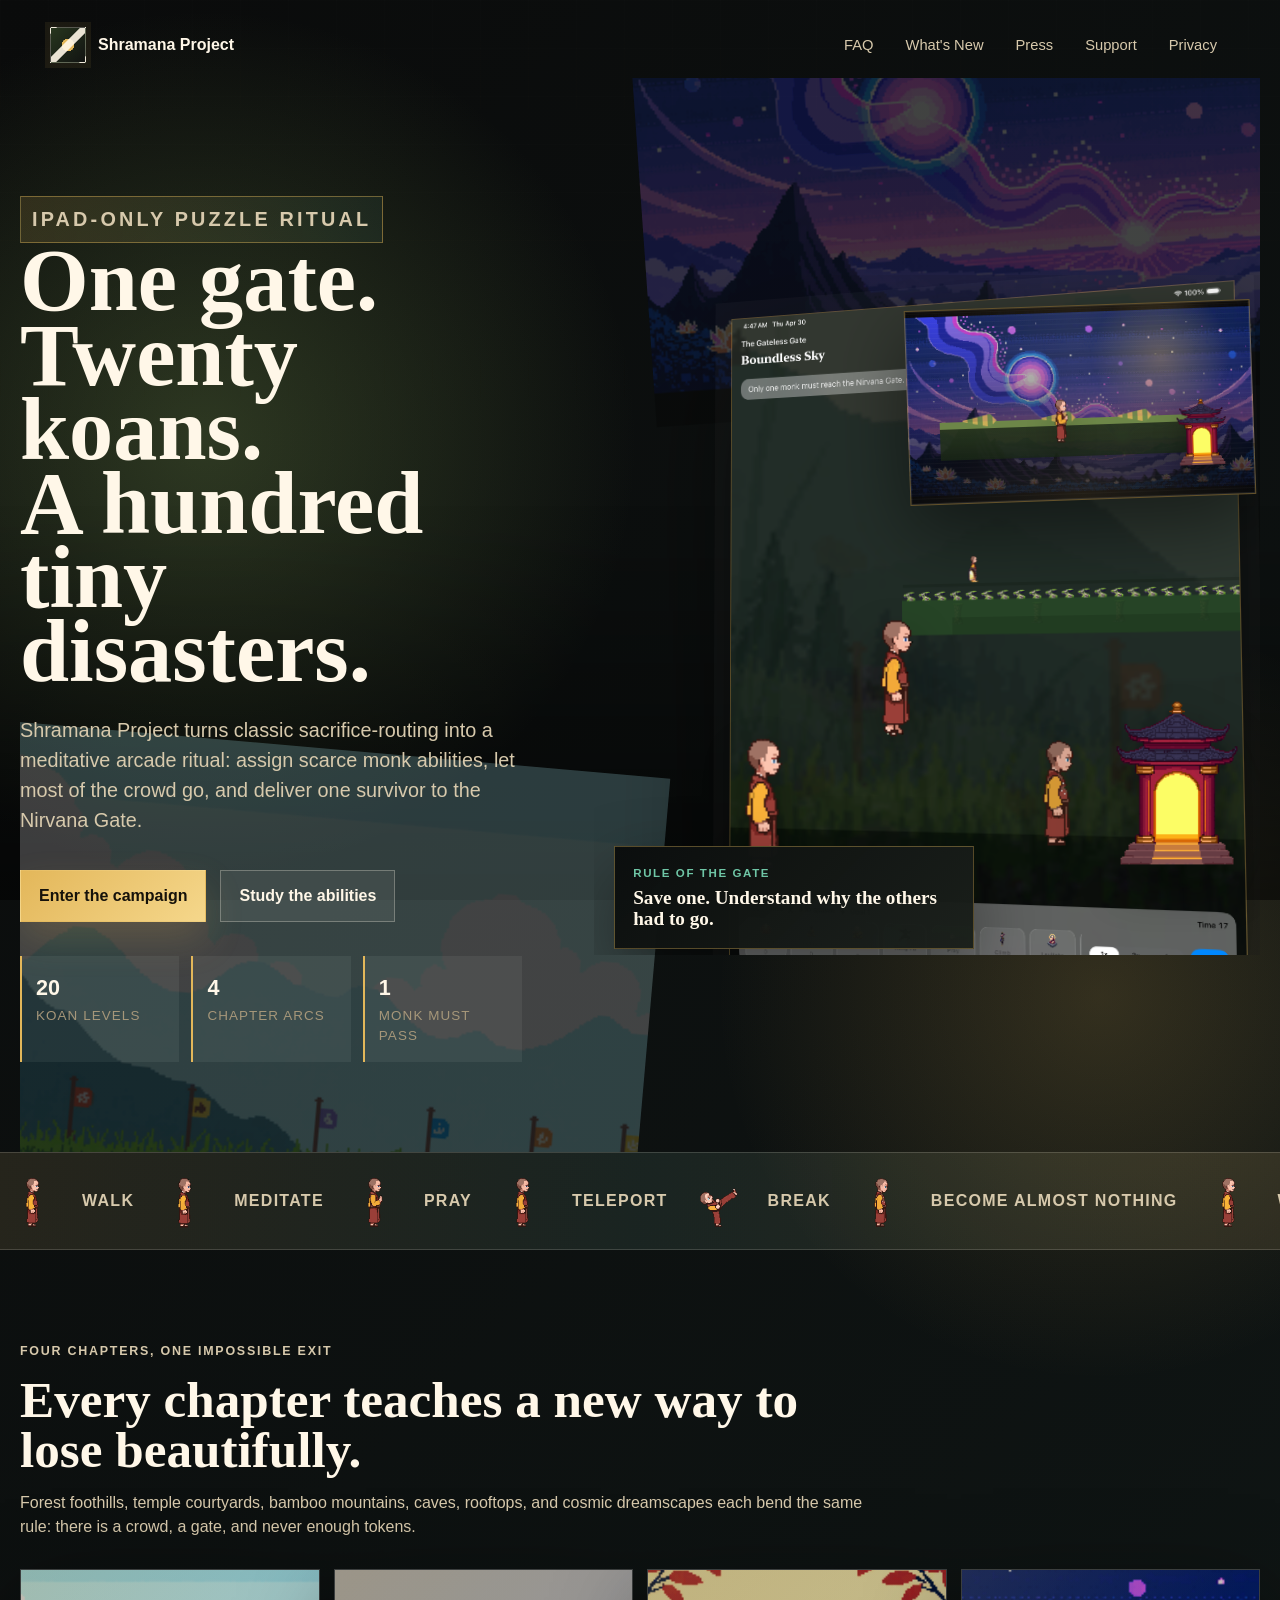
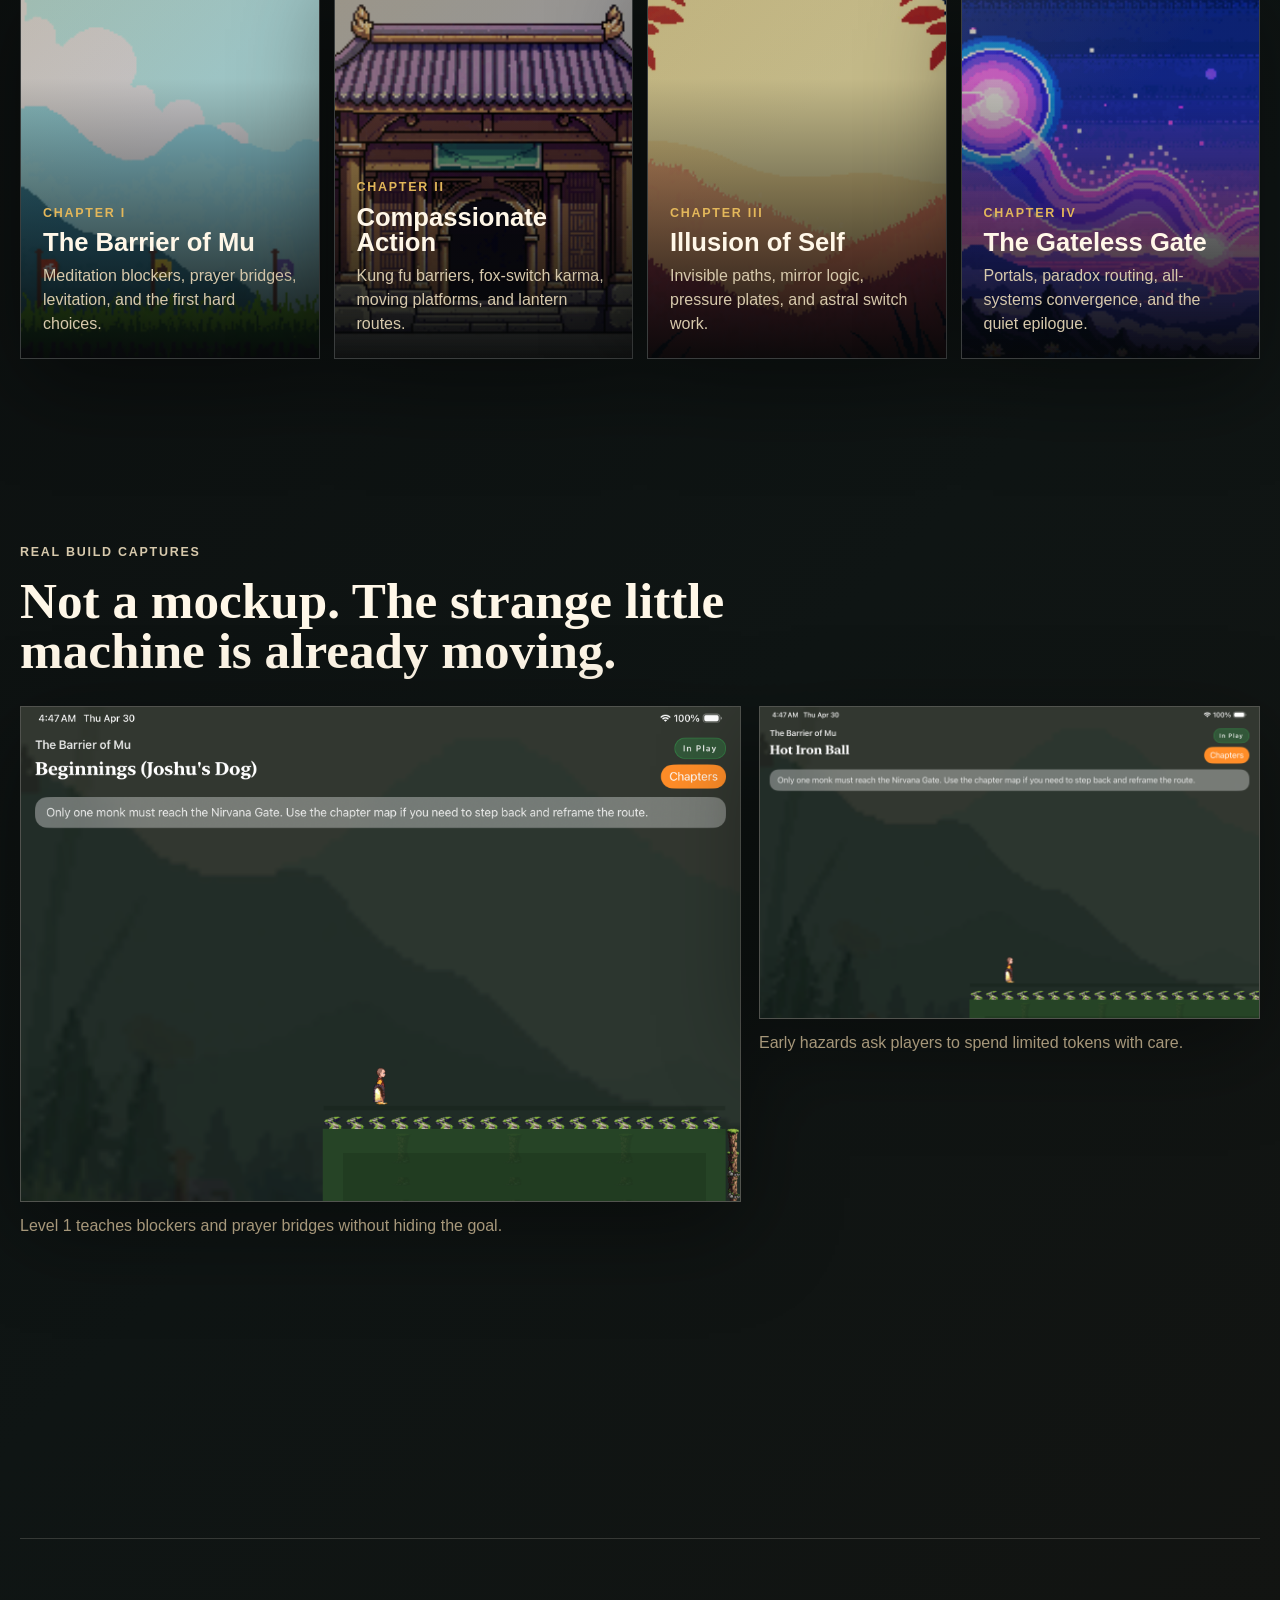
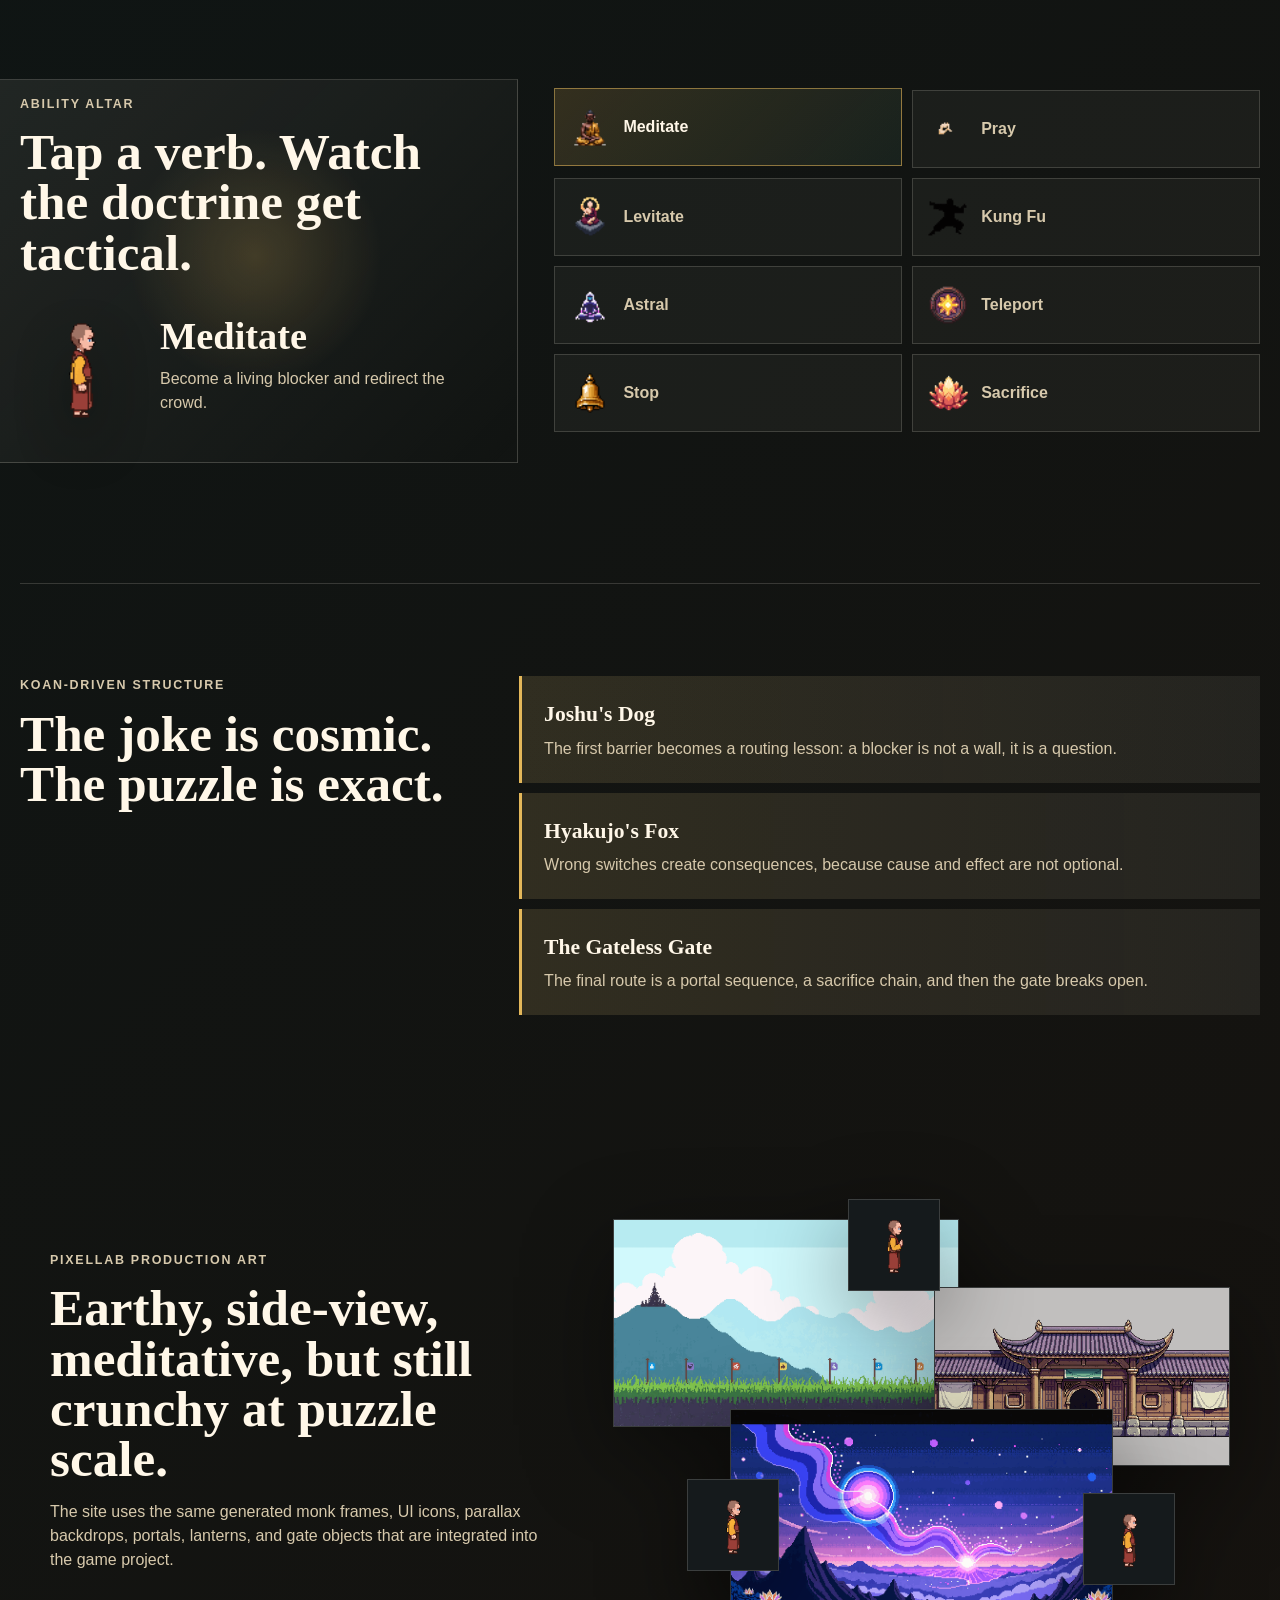
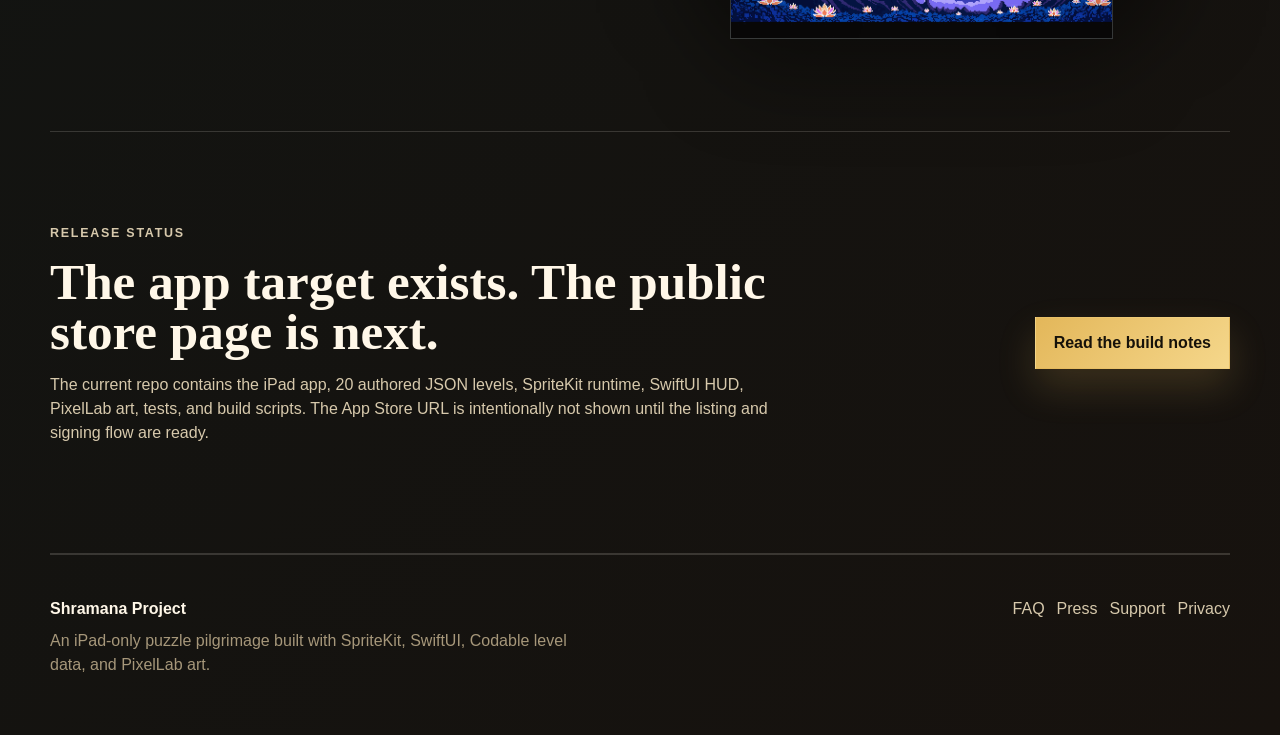
==== commit 2ab28fec: "Add animated hero gameplay loop" ====
--- a/index.html
+++ b/index.html
@@ -56,6 +56,16 @@
         </div>
         <div class="hero-stage temple-stage" aria-label="Shramana Project gameplay art" data-reveal>
           <div class="stage-glow" aria-hidden="true"></div>
+          <div class="hero-loop" aria-label="Looping gameplay vignette">
+            <div class="loop-sky" aria-hidden="true"></div>
+            <div class="loop-rail" aria-hidden="true"><span></span><span></span><span></span></div>
+            <img class="loop-monk walker-a" src="assets/monks/monk_static_east.png" alt="">
+            <img class="loop-monk walker-b" src="assets/monks/prayLoop_0.png" alt="">
+            <img class="loop-monk walker-c" src="assets/monks/levitate_0.png" alt="">
+            <img class="loop-gate" src="assets/art/obj_exitGate_active.png" alt="">
+            <div class="loop-cue cue-pray" aria-hidden="true">Pray</div>
+            <div class="loop-cue cue-gate" aria-hidden="true">Gate opens</div>
+          </div>
           <img class="hero-screen" src="assets/screenshots/level-20.png" alt="Cosmic endgame level screenshot from Shramana Project">
           <img class="hero-monk monk-one" src="assets/monks/monk_static_east.png" alt="">
           <img class="hero-monk monk-two" src="assets/monks/levitate_0.png" alt="">
--- a/site.css
+++ b/site.css
@@ -864,6 +864,7 @@
 .temple-stage .hero-screen {
   right: 4%;
   top: 20px;
+  z-index: 2;
   width: min(78%, 620px);
   transform: rotateY(-13deg) rotateX(3deg) rotateZ(-1deg);
   border: 1px solid rgba(227, 183, 90, 0.36);
@@ -884,25 +885,255 @@
   filter: blur(24px);
 }
 
+.hero-loop {
+  position: absolute;
+  right: 1%;
+  top: 30px;
+  z-index: 6;
+  width: min(52%, 430px);
+  aspect-ratio: 16 / 9;
+  overflow: hidden;
+  border: 1px solid rgba(227, 183, 90, 0.42);
+  background:
+    linear-gradient(to bottom, rgba(9, 10, 13, 0.08), rgba(9, 10, 13, 0.86)),
+    url("assets/art/bg_cosmic_layer0.png") center / cover;
+  box-shadow:
+    0 26px 76px rgba(0, 0, 0, 0.48),
+    inset 0 0 0 1px rgba(255, 247, 232, 0.08);
+  transform: rotate(-2deg);
+}
+
+.hero-loop::before {
+  position: absolute;
+  inset: 0;
+  content: "";
+  background:
+    linear-gradient(90deg, transparent, rgba(227, 183, 90, 0.16), transparent),
+    repeating-linear-gradient(0deg, rgba(255, 247, 232, 0.04) 0 1px, transparent 1px 5px);
+  mix-blend-mode: screen;
+  opacity: 0.72;
+  animation: scanline 4.8s linear infinite;
+}
+
+.loop-sky {
+  position: absolute;
+  inset: 0;
+  background: radial-gradient(circle at 74% 28%, rgba(227, 183, 90, 0.34), transparent 24%);
+  animation: loopGlow 5.8s ease-in-out infinite;
+}
+
+.loop-rail {
+  position: absolute;
+  left: 9%;
+  right: 17%;
+  bottom: 22%;
+  height: 20%;
+  border-top: 7px solid rgba(113, 140, 74, 0.95);
+  background: linear-gradient(to bottom, rgba(39, 54, 30, 0.96), rgba(24, 37, 20, 0.85));
+  box-shadow: 0 16px 24px rgba(0, 0, 0, 0.28);
+}
+
+.loop-rail span {
+  position: absolute;
+  top: -14px;
+  width: 34px;
+  height: 13px;
+  background: repeating-linear-gradient(90deg, rgba(227, 183, 90, 0.8) 0 5px, rgba(113, 140, 74, 0.9) 5px 10px);
+  clip-path: polygon(0 45%, 82% 0, 100% 50%, 82% 100%, 0 55%);
+  animation: railGlyph 2.6s linear infinite;
+}
+
+.loop-rail span:nth-child(1) {
+  left: 9%;
+}
+
+.loop-rail span:nth-child(2) {
+  left: 40%;
+  animation-delay: 0.4s;
+}
+
+.loop-rail span:nth-child(3) {
+  left: 70%;
+  animation-delay: 0.8s;
+}
+
+.loop-monk,
+.loop-gate {
+  position: absolute;
+  object-fit: contain;
+  filter: drop-shadow(0 14px 14px rgba(0, 0, 0, 0.4));
+}
+
+.loop-monk {
+  width: 56px;
+  height: 56px;
+  bottom: 27%;
+}
+
+.walker-a {
+  left: -14%;
+  animation: monkWalkA 7.2s linear infinite;
+}
+
+.walker-b {
+  left: 36%;
+  animation: monkPray 7.2s ease-in-out infinite;
+}
+
+.walker-c {
+  left: 55%;
+  bottom: 42%;
+  opacity: 0;
+  animation: monkLevitate 7.2s ease-in-out infinite;
+}
+
+.loop-gate {
+  right: 5%;
+  bottom: 15%;
+  width: 68px;
+  height: 68px;
+  animation: loopGate 7.2s ease-in-out infinite;
+}
+
+.loop-cue {
+  position: absolute;
+  padding: 6px 8px;
+  border: 1px solid rgba(227, 183, 90, 0.42);
+  background: rgba(9, 10, 13, 0.78);
+  color: var(--gold);
+  font-size: 0.66rem;
+  font-weight: 900;
+  letter-spacing: 0.08em;
+  text-transform: uppercase;
+  opacity: 0;
+}
+
+.cue-pray {
+  left: 32%;
+  top: 18%;
+  animation: cuePop 7.2s ease-in-out infinite;
+}
+
+.cue-gate {
+  right: 8%;
+  top: 16%;
+  animation: cuePop 7.2s ease-in-out infinite 2.4s;
+}
+
+@keyframes monkWalkA {
+  0% {
+    transform: translateX(0);
+    opacity: 0;
+  }
+  8%,
+  66% {
+    opacity: 1;
+  }
+  72%,
+  100% {
+    transform: translateX(310px);
+    opacity: 0;
+  }
+}
+
+@keyframes monkPray {
+  0%,
+  20%,
+  78%,
+  100% {
+    transform: translateY(0) scale(1);
+  }
+  36%,
+  58% {
+    transform: translateY(-6px) scale(1.06);
+    filter: drop-shadow(0 0 18px rgba(227, 183, 90, 0.45));
+  }
+}
+
+@keyframes monkLevitate {
+  0%,
+  30%,
+  74%,
+  100% {
+    opacity: 0;
+    transform: translateY(20px);
+  }
+  42%,
+  64% {
+    opacity: 1;
+    transform: translateY(-12px);
+  }
+}
+
+@keyframes loopGate {
+  0%,
+  42%,
+  100% {
+    filter: drop-shadow(0 12px 16px rgba(0, 0, 0, 0.44));
+  }
+  58%,
+  76% {
+    filter: drop-shadow(0 0 26px rgba(227, 183, 90, 0.72));
+    transform: translateY(-4px) scale(1.05);
+  }
+}
+
+@keyframes cuePop {
+  0%,
+  22%,
+  100% {
+    opacity: 0;
+    transform: translateY(8px);
+  }
+  8%,
+  16% {
+    opacity: 1;
+    transform: translateY(0);
+  }
+}
+
+@keyframes scanline {
+  to {
+    transform: translateX(28%);
+  }
+}
+
+@keyframes loopGlow {
+  50% {
+    opacity: 0.46;
+    transform: scale(1.08);
+  }
+}
+
+@keyframes railGlyph {
+  to {
+    transform: translateX(54px);
+  }
+}
+
 .temple-stage .monk-one {
+  z-index: 7;
   right: 62%;
   bottom: 70px;
   width: 170px;
 }
 
 .temple-stage .monk-two {
+  z-index: 7;
   right: 43%;
   bottom: 206px;
   width: 148px;
 }
 
 .temple-stage .monk-three {
+  z-index: 7;
   right: 20%;
   bottom: 96px;
   width: 138px;
 }
 
 .temple-stage .gate {
+  z-index: 7;
   right: 3%;
   bottom: 88px;
   width: 126px;
@@ -911,6 +1142,7 @@
 
 .koan-ticket {
   position: absolute;
+  z-index: 8;
   left: 3%;
   bottom: 6px;
   width: min(360px, 56%);
@@ -1243,6 +1475,11 @@
     animation: none;
   }
 
+  .hero-loop *,
+  .hero-loop::before {
+    animation: none !important;
+  }
+
   [data-reveal] {
     opacity: 1;
     transform: none;
@@ -1306,6 +1543,15 @@
     transform: none;
   }
 
+  .hero-loop {
+    position: relative;
+    right: auto;
+    top: auto;
+    width: min(100%, 360px);
+    margin: 0 auto 14px;
+    transform: none;
+  }
+
   .temple-stage .monk-one,
   .temple-stage .monk-two,
   .temple-stage .monk-three {
